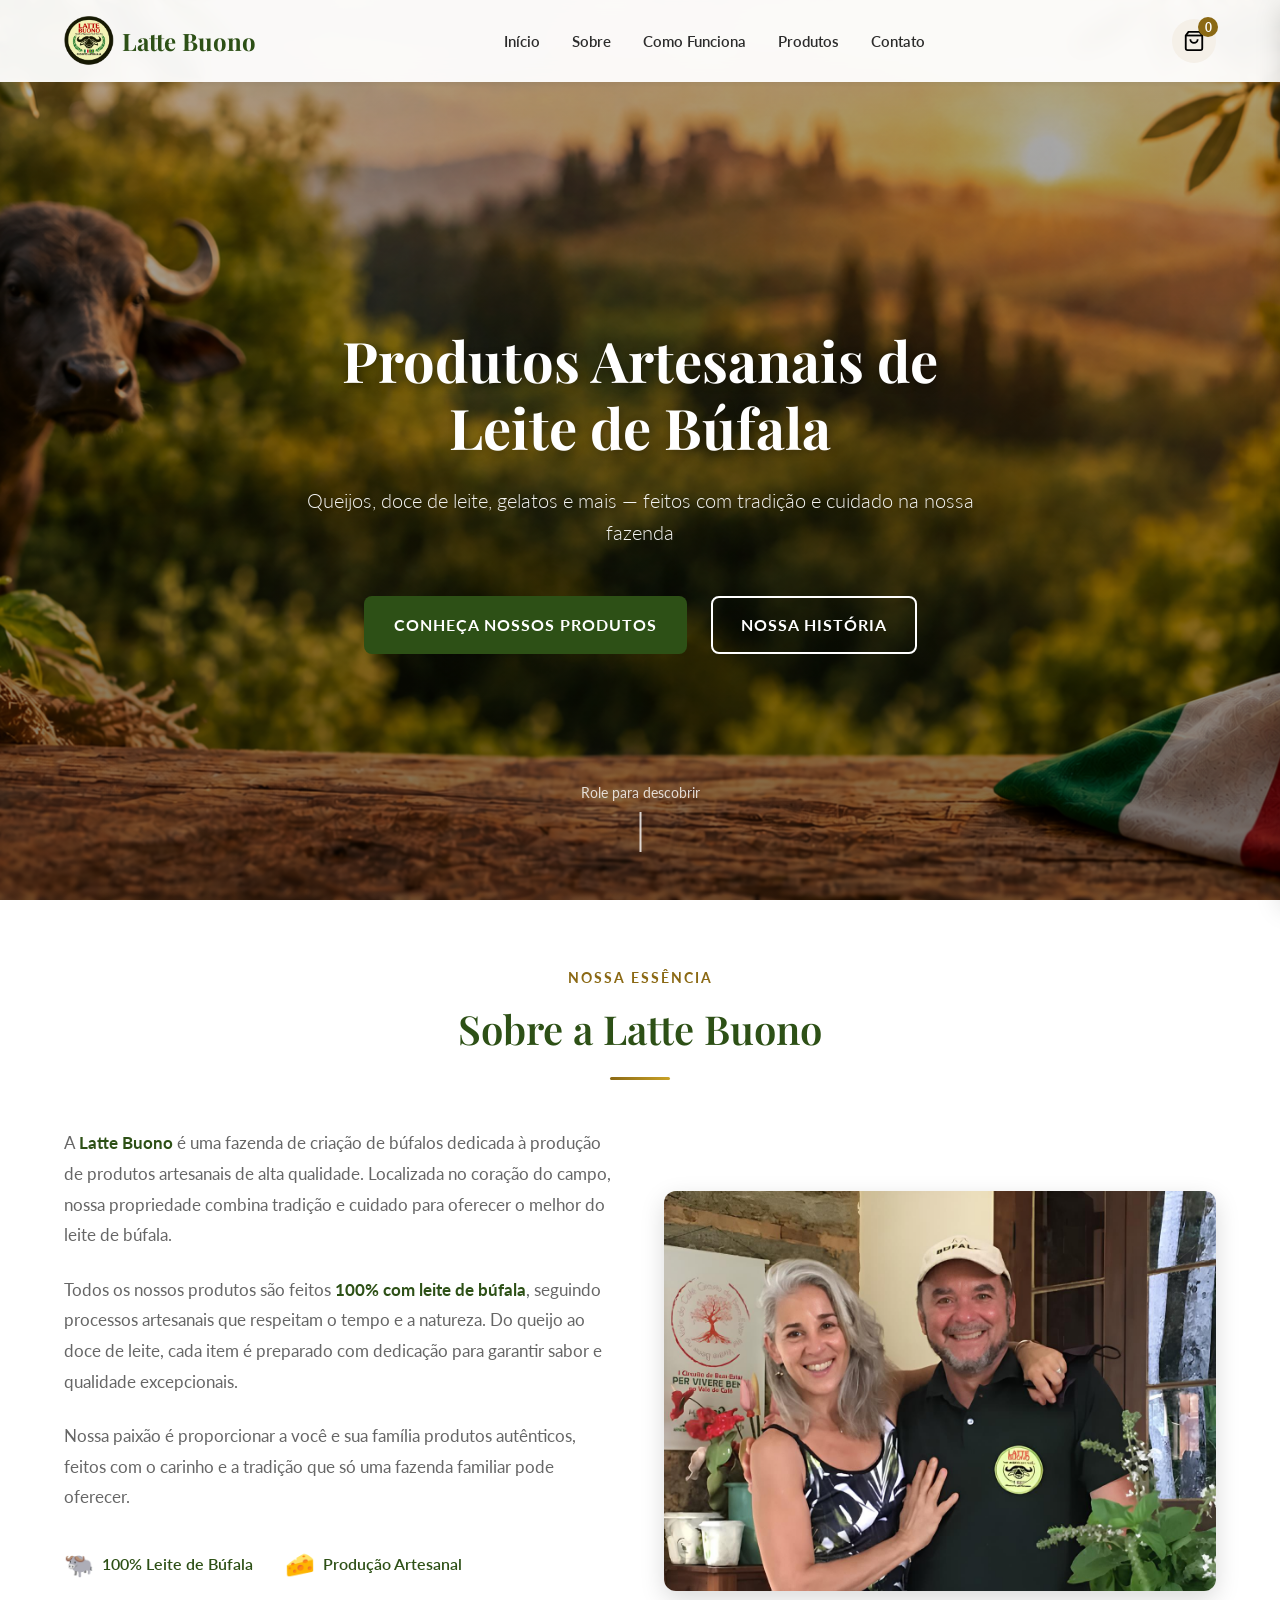
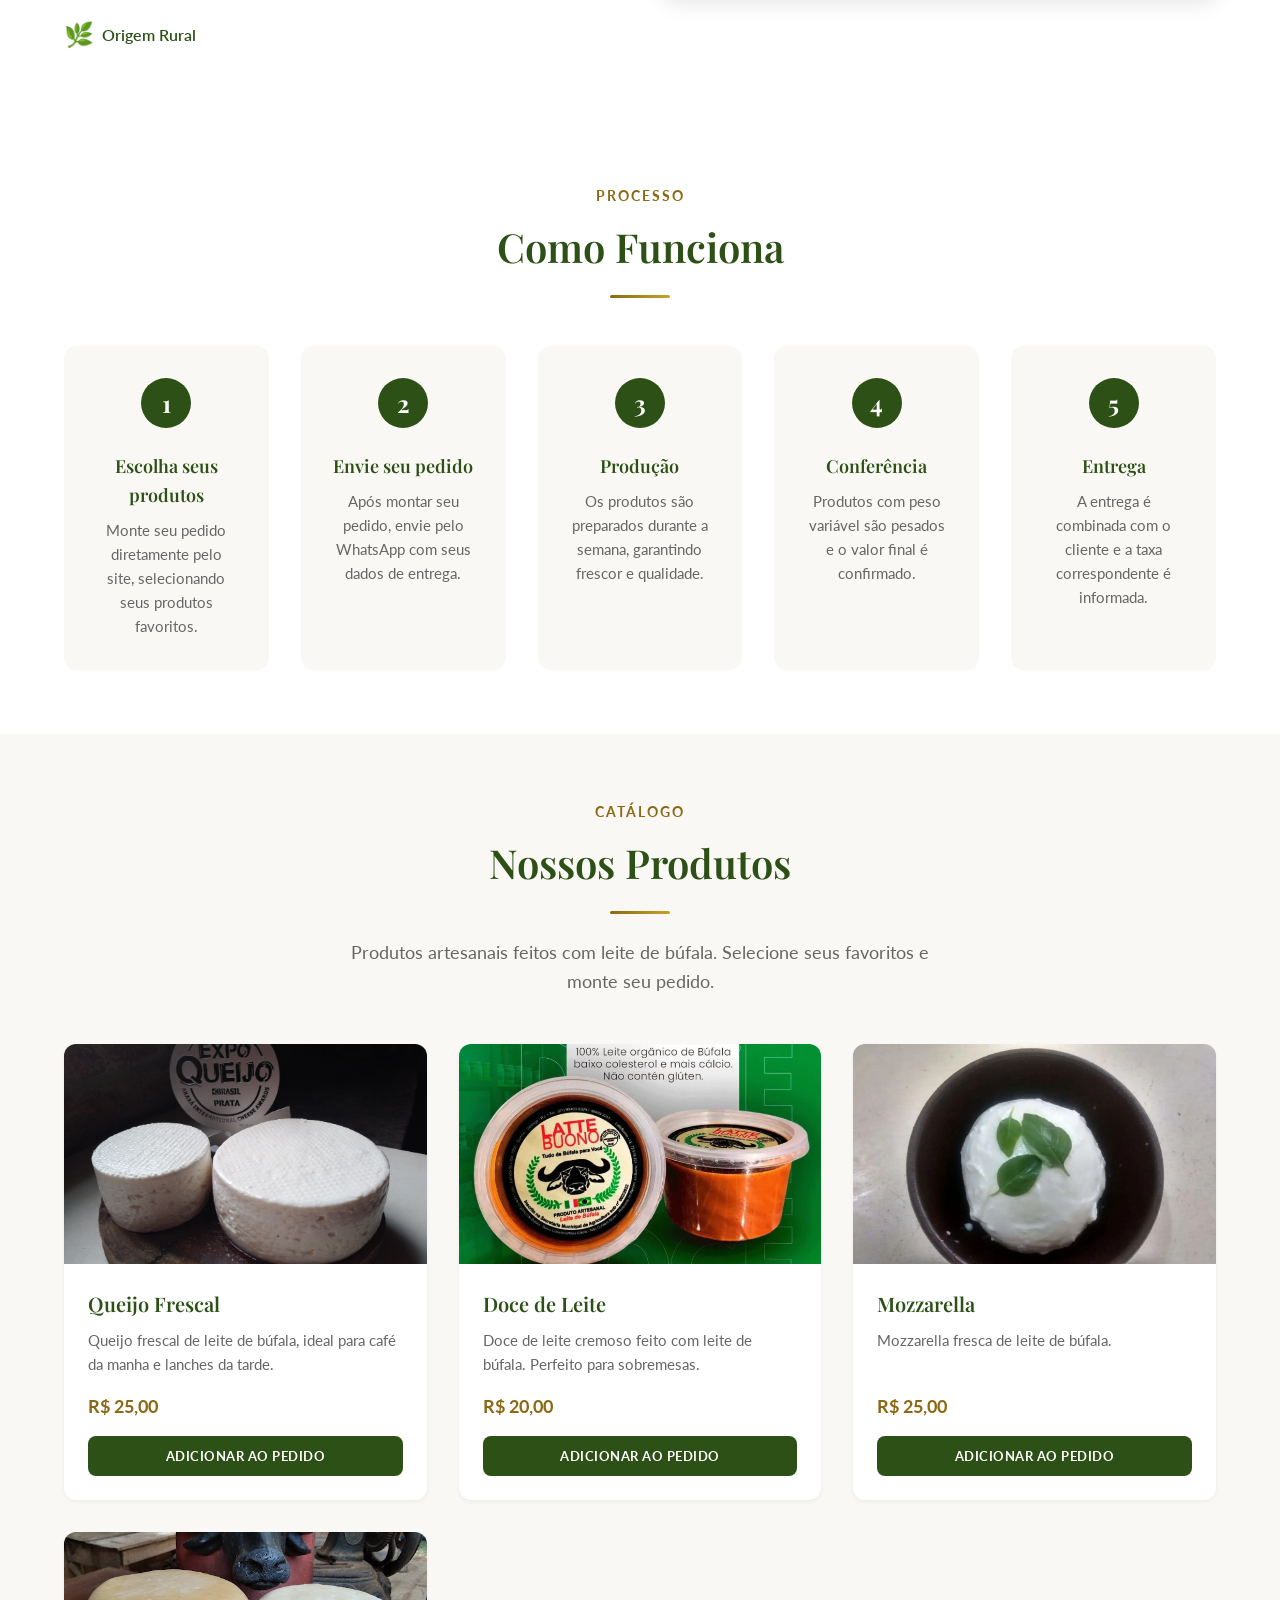
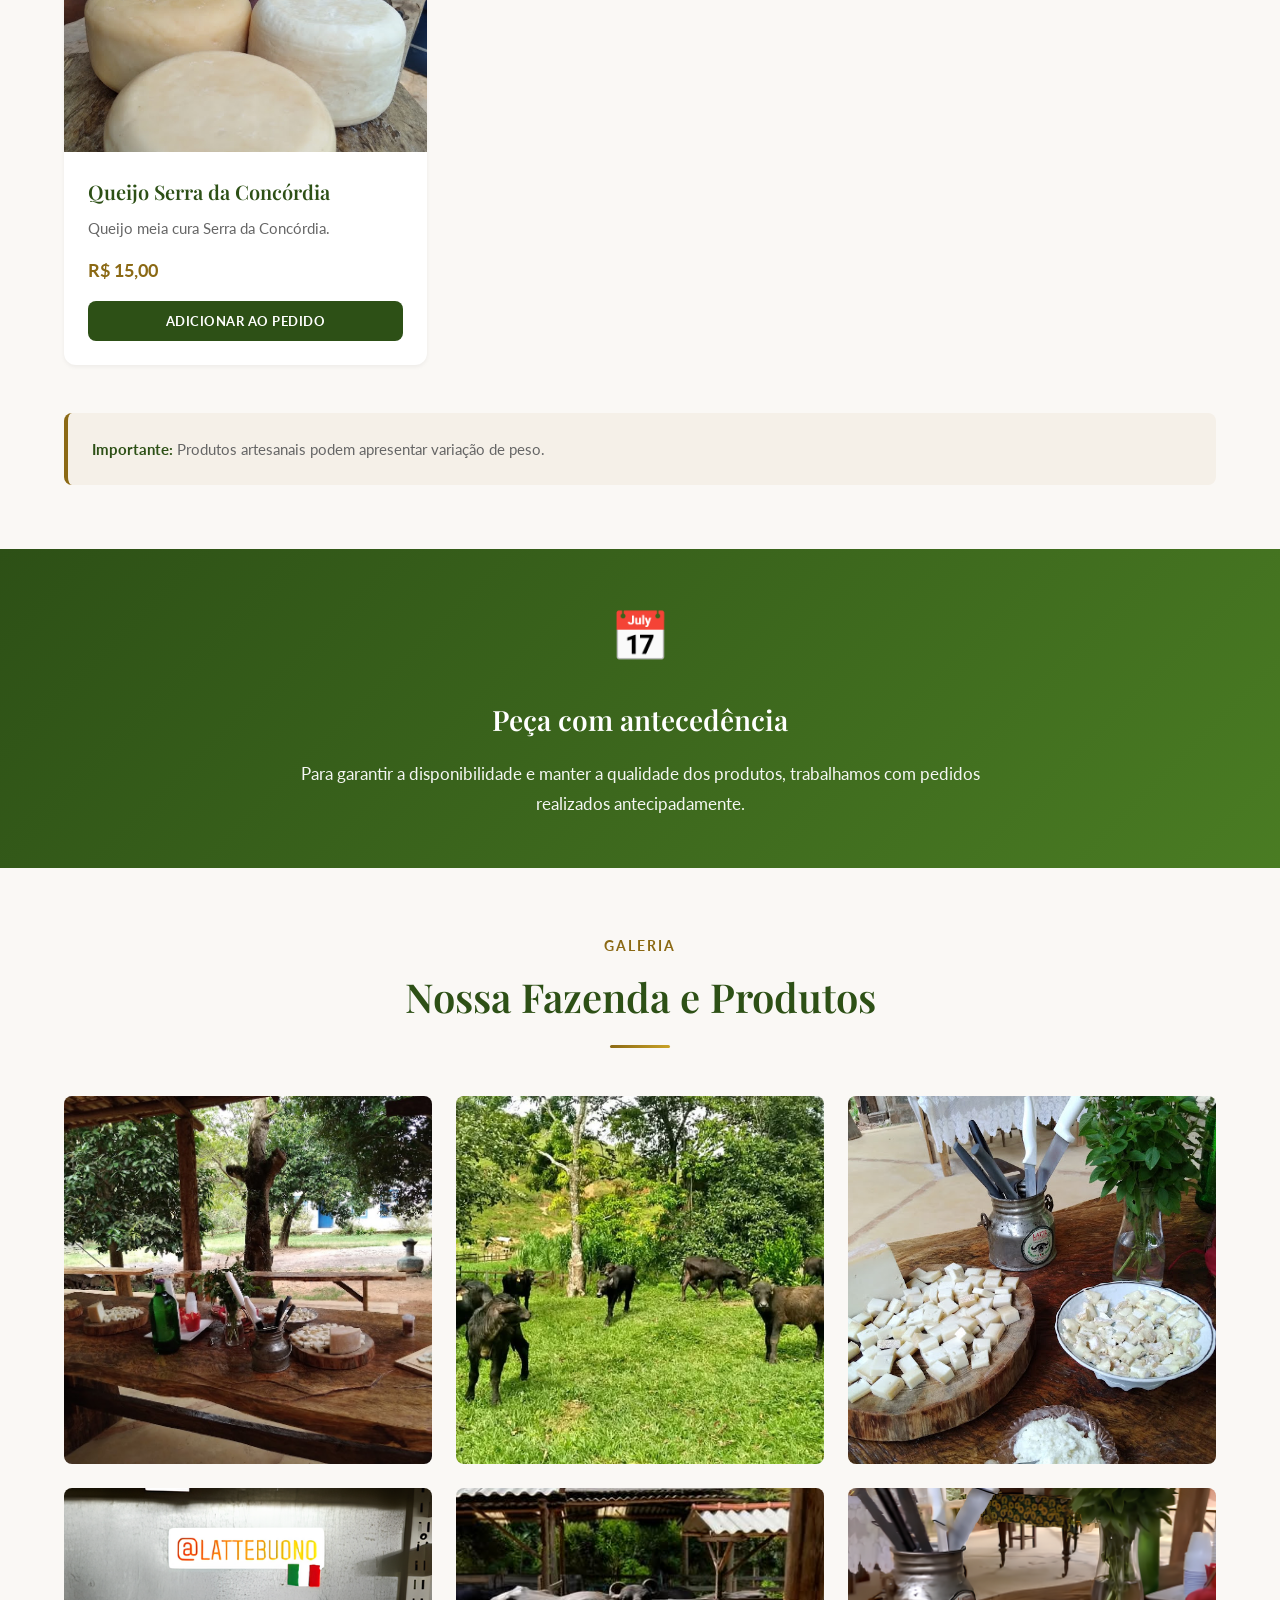
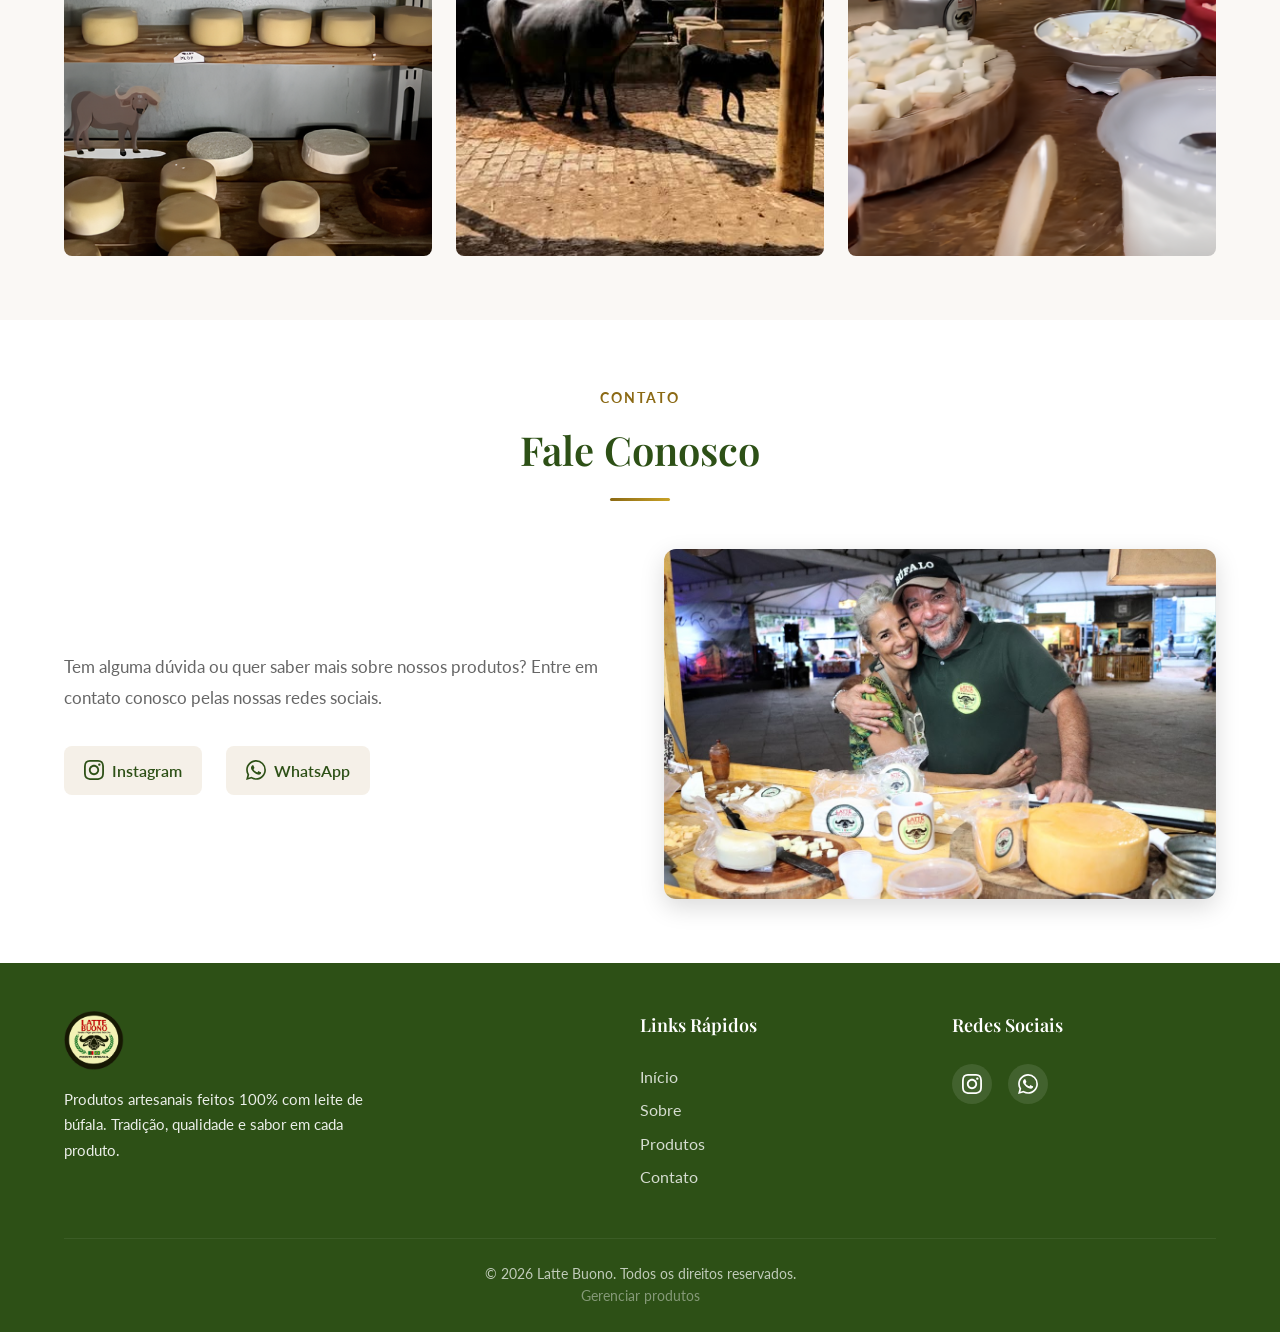
==== index.html @ 246cc5b4 "Add files via upload" ====
<!DOCTYPE html>
<html lang="pt-BR">
<head>
    <meta charset="UTF-8">
    <meta name="viewport" content="width=device-width, initial-scale=1.0">
    <title>Latte Buono | Produtos Artesanais de Leite de Búfala</title>
    <meta name="description" content="Latte Buono - Fazenda de criação de búfalos. Produtos artesanais feitos 100% com leite de búfala: queijos, manteiga, doce de leite, iogurtes e mais.">
    <meta property="og:title" content="Latte Buono | Produtos Artesanais">
    <meta property="og:description" content="Produtos artesanais feitos 100% com leite de búfala. Queijos, manteiga, doce de leite e mais.">
    <meta property="og:type" content="website">
    <meta property="og:image" content="images/hero.jpg">
    <link rel="preconnect" href="https://fonts.googleapis.com">
    <link rel="preconnect" href="https://fonts.gstatic.com" crossorigin>
    <link href="https://fonts.googleapis.com/css2?family=Playfair+Display:ital,wght@0,400;0,500;0,600;0,700;1,400&family=Lato:wght@300;400;700&display=swap" rel="stylesheet">
    <link rel="stylesheet" href="css/style.css">
    <link rel="icon" type="image/png" href="images/logo-latte-buono.png">
</head>
<body>

    <!-- HEADER -->
    <header class="header" id="header">
        <div class="header-container">
            <a href="#inicio" class="logo">
                <img src="images/Logo.png" alt="Latte Buono - Produtos Artesanais" class="logo-img">
                <span class="logo-text">Latte Buono</span>
            </a>

            <nav class="nav" id="nav">
                <ul class="nav-list">
                    <li><a href="#inicio" class="nav-link">Início</a></li>
                    <li><a href="#sobre" class="nav-link">Sobre</a></li>
                    <li><a href="#como-funciona" class="nav-link">Como Funciona</a></li>
                    <li><a href="#produtos" class="nav-link">Produtos</a></li>
                    <li><a href="#contato" class="nav-link">Contato</a></li>
                </ul>
            </nav>

            <div class="header-actions">
                <button class="cart-btn" id="cartBtn" aria-label="Abrir carrinho">
                    <svg class="cart-icon" viewBox="0 0 24 24" fill="none" stroke="currentColor" stroke-width="2">
                        <path d="M6 2L3 6v14a2 2 0 0 0 2 2h14a2 2 0 0 0 2-2V6l-3-4z"></path>
                        <line x1="3" y1="6" x2="21" y2="6"></line>
                        <path d="M16 10a4 4 0 0 1-8 0"></path>
                    </svg>
                    <span class="cart-count" id="cartCount">0</span>
                </button>

                <button class="menu-toggle" id="menuToggle" aria-label="Abrir menu">
                    <span></span>
                    <span></span>
                    <span></span>
                </button>
            </div>
        </div>
    </header>

    <!-- HERO -->
    <section class="hero" id="inicio">
        <div class="hero-bg">
            <img src="images/hero.png" alt="Fazenda Latte Buono - Búfalos e produção artesanal" class="hero-img">
            <div class="hero-overlay"></div>
        </div>
        <div class="hero-content">
            <h1 class="hero-title">Produtos Artesanais de Leite de Búfala</h1>
            <p class="hero-subtitle">Queijos, doce de leite, gelatos e mais — feitos com tradição e cuidado na nossa fazenda</p>
            <div class="hero-buttons">
                <a href="#produtos" class="btn btn-primary">Conheça nossos produtos</a>
                <a href="#sobre" class="btn btn-secondary">Nossa história</a>
            </div>
        </div>
        <div class="hero-scroll">
            <span>Role para descobrir</span>
            <div class="scroll-indicator"></div>
        </div>
    </section>

    <!-- SOBRE -->
    <section class="section sobre" id="sobre">
        <div class="container">
            <div class="section-header">
                <span class="section-tag">Nossa Essência</span>
                <h2 class="section-title">Sobre a Latte Buono</h2>
                <div class="section-divider"></div>
            </div>

            <div class="sobre-grid">
                <div class="sobre-content">
                    <p class="sobre-text">
                        A <strong>Latte Buono</strong> é uma fazenda de criação de búfalos dedicada à produção de 
                        produtos artesanais de alta qualidade. Localizada no coração do campo, nossa propriedade 
                        combina tradição e cuidado para oferecer o melhor do leite de búfala.
                    </p>
                    <p class="sobre-text">
                        Todos os nossos produtos são feitos <strong>100% com leite de búfala</strong>, seguindo 
                        processos artesanais que respeitam o tempo e a natureza. Do queijo ao doce de leite, 
                        cada item é preparado com dedicação para garantir sabor e qualidade excepcionais.
                    </p>
                    <p class="sobre-text">
                        Nossa paixão é proporcionar a você e sua família produtos autênticos, feitos com o 
                        carinho e a tradição que só uma fazenda familiar pode oferecer.
                    </p>
                    <div class="sobre-features">
                        <div class="feature">
                            <div class="feature-icon">🐃</div>
                            <span>100% Leite de Búfala</span>
                        </div>
                        <div class="feature">
                            <div class="feature-icon">🧀</div>
                            <span>Produção Artesanal</span>
                        </div>
                        <div class="feature">
                            <div class="feature-icon">🌿</div>
                            <span>Origem Rural</span>
                        </div>
                    </div>
                </div>
                <div class="sobre-image">
                    <img src="images/Eduardo_e_Monica.jpg" alt="Fazenda Latte Buono - Búfalos no pasto" loading="lazy">
                </div>
            </div>
        </div>
    </section>

    <!-- COMO FUNCIONA -->
    <section class="section como-funciona" id="como-funciona">
        <div class="container">
            <div class="section-header">
                <span class="section-tag">Processo</span>
                <h2 class="section-title">Como Funciona</h2>
                <div class="section-divider"></div>
            </div>

            <div class="steps-grid">
                <div class="step">
                    <div class="step-number">1</div>
                    <h3 class="step-title">Escolha seus produtos</h3>
                    <p class="step-desc">Monte seu pedido diretamente pelo site, selecionando seus produtos favoritos.</p>
                </div>
                <div class="step">
                    <div class="step-number">2</div>
                    <h3 class="step-title">Envie seu pedido</h3>
                    <p class="step-desc">Após montar seu pedido, envie pelo WhatsApp com seus dados de entrega.</p>
                </div>
                <div class="step">
                    <div class="step-number">3</div>
                    <h3 class="step-title">Produção</h3>
                    <p class="step-desc">Os produtos são preparados durante a semana, garantindo frescor e qualidade.</p>
                </div>
                <div class="step">
                    <div class="step-number">4</div>
                    <h3 class="step-title">Conferência</h3>
                    <p class="step-desc">Produtos com peso variável são pesados e o valor final é confirmado.</p>
                </div>
                <div class="step">
                    <div class="step-number">5</div>
                    <h3 class="step-title">Entrega</h3>
                    <p class="step-desc">A entrega é combinada com o cliente e a taxa correspondente é informada.</p>
                </div>
            </div>
        </div>
    </section>

    <!-- PRODUTOS -->
    <section class="section produtos" id="produtos">
        <div class="container">
            <div class="section-header">
                <span class="section-tag">Catálogo</span>
                <h2 class="section-title">Nossos Produtos</h2>
                <div class="section-divider"></div>
                <p class="section-desc">
                    Produtos artesanais feitos com leite de búfala. Selecione seus favoritos e monte seu pedido.
                </p>
            </div>

            <div class="products-grid" id="productsGrid">
                <!-- Produtos serão inseridos via JavaScript -->
            </div>

            <div class="products-notice">
                <p>
                    <strong>Importante:</strong> Produtos artesanais podem apresentar variação de peso.
                </p>
            </div>
        </div>
    </section>

    <!-- AVISO PEDIDOS ANTECIPADOS -->
    <section class="section aviso">
        <div class="container">
            <div class="aviso-box">
                <div class="aviso-icon">📅</div>
                <h3 class="aviso-title">Peça com antecedência</h3>
                <p class="aviso-text">
                    Para garantir a disponibilidade e manter a qualidade dos produtos, trabalhamos com 
                    pedidos realizados antecipadamente.
                </p>
            </div>
        </div>
    </section>

    <!-- GALERIA -->
    <section class="section galeria">
        <div class="container">
            <div class="section-header">
                <span class="section-tag">Galeria</span>
                <h2 class="section-title">Nossa Fazenda e Produtos</h2>
                <div class="section-divider"></div>
            </div>

            <div class="gallery-grid">
                <div class="gallery-item">
                    <img src="images/Mesa_visitacao.jpg" alt="Búfalos da Fazenda Latte Buono" loading="lazy">
                </div>
                <div class="gallery-item">
                    <img src="images/queijo.jpg" alt="Queijo artesanal Latte Buono" loading="lazy">
                </div>
                <div class="gallery-item">
                    <img src="images/Mesa_visitacao_2.jpg" alt="Processo de produção artesanal" loading="lazy">
                </div>
                <div class="gallery-item">
                    <img src="images/camara_de_maturacao.png" alt="Doce de leite artesanal" loading="lazy">
                </div>
                <div class="gallery-item">
                    <img src="images/iogurte.jpg" alt="Manteiga artesanal de leite de búfala" loading="lazy">
                </div>
                <div class="gallery-item">
                    <img src="images/mesa.png" alt="Iogurte artesanal de leite de búfala" loading="lazy">
                </div>
            </div>
        </div>
    </section>

    <!-- CONTATO -->
    <section class="section contato" id="contato">
        <div class="container">
            <div class="section-header">
                <span class="section-tag">Contato</span>
                <h2 class="section-title">Fale Conosco</h2>
                <div class="section-divider"></div>
            </div>

            <div class="contato-grid">
                <div class="contato-info">
                    <p class="contato-text">
                        Tem alguma dúvida ou quer saber mais sobre nossos produtos? 
                        Entre em contato conosco pelas nossas redes sociais.
                    </p>
                    <div class="contato-links">
                        <a href="https://www.instagram.com/lattebuono/" target="_blank" rel="noopener" class="contato-link">
                            <svg viewBox="0 0 24 24" fill="currentColor" class="contato-icon">
                                <path d="M12 2.163c3.204 0 3.584.012 4.85.07 3.252.148 4.771 1.691 4.919 4.919.058 1.265.069 1.645.069 4.849 0 3.205-.012 3.584-.069 4.849-.149 3.225-1.664 4.771-4.919 4.919-1.266.058-1.644.07-4.85.07-3.204 0-3.584-.012-4.849-.07-3.26-.149-4.771-1.699-4.919-4.92-.058-1.265-.07-1.644-.07-4.849 0-3.204.013-3.583.07-4.849.149-3.227 1.664-4.771 4.919-4.919 1.266-.057 1.645-.069 4.849-.069zm0-2.163c-3.259 0-3.667.014-4.947.072-4.358.2-6.78 2.618-6.98 6.98-.059 1.281-.073 1.689-.073 4.948 0 3.259.014 3.668.072 4.948.2 4.358 2.618 6.78 6.98 6.98 1.281.058 1.689.072 4.948.072 3.259 0 3.668-.014 4.948-.072 4.354-.2 6.782-2.618 6.979-6.98.059-1.28.073-1.689.073-4.948 0-3.259-.014-3.667-.072-4.947-.196-4.354-2.617-6.78-6.979-6.98-1.281-.059-1.69-.073-4.949-.073zm0 5.838c-3.403 0-6.162 2.759-6.162 6.162s2.759 6.163 6.162 6.163 6.162-2.759 6.162-6.163c0-3.403-2.759-6.162-6.162-6.162zm0 10.162c-2.209 0-4-1.79-4-4 0-2.209 1.791-4 4-4s4 1.791 4 4c0 2.21-1.791 4-4 4zm6.406-11.845c-.796 0-1.441.645-1.441 1.44s.645 1.44 1.441 1.44c.795 0 1.439-.645 1.439-1.44s-.644-1.44-1.439-1.44z"/>
                            </svg>
                            <span>Instagram</span>
                        </a>
                        <a href="https://wa.me/5524999405665" target="_blank" rel="noopener" class="contato-link">
                            <svg viewBox="0 0 24 24" fill="currentColor" class="contato-icon">
                                <path d="M17.472 14.382c-.297-.149-1.758-.867-2.03-.967-.273-.099-.471-.148-.67.15-.197.297-.767.966-.94 1.164-.173.199-.347.223-.644.075-.297-.15-1.255-.463-2.39-1.475-.883-.788-1.48-1.761-1.653-2.059-.173-.297-.018-.458.13-.606.134-.133.298-.347.446-.52.149-.174.198-.298.298-.497.099-.198.05-.371-.025-.52-.075-.149-.669-1.612-.916-2.207-.242-.579-.487-.5-.669-.51-.173-.008-.371-.01-.57-.01-.198 0-.52.074-.792.372-.272.297-1.04 1.016-1.04 2.479 0 1.462 1.065 2.875 1.213 3.074.149.198 2.096 3.2 5.077 4.487.709.306 1.262.489 1.694.625.712.227 1.36.195 1.871.118.571-.085 1.758-.719 2.006-1.413.248-.694.248-1.289.173-1.413-.074-.124-.272-.198-.57-.347m-5.421 7.403h-.004a9.87 9.87 0 01-5.031-1.378l-.361-.214-3.741.982.998-3.648-.235-.374a9.86 9.86 0 01-1.51-5.26c.001-5.45 4.436-9.884 9.888-9.884 2.64 0 5.122 1.03 6.988 2.898a9.825 9.825 0 012.893 6.994c-.003 5.45-4.437 9.884-9.885 9.884m8.413-18.297A11.815 11.815 0 0012.05 0C5.495 0 .16 5.335.157 11.892c0 2.096.547 4.142 1.588 5.945L.057 24l6.305-1.654a11.882 11.882 0 005.683 1.448h.005c6.554 0 11.89-5.335 11.893-11.893a11.821 11.821 0 00-3.48-8.413z"/>
                            </svg>
                            <span>WhatsApp</span>
                        </a>
                    </div>
                </div>
                <div class="contato-image">
                    <img src="images/feira_eduardo_e_monica.jpg" alt="Produção artesanal Latte Buono" loading="lazy">
                </div>
            </div>
        </div>
    </section>

    <!-- FOOTER -->
    <footer class="footer">
        <div class="container">
            <div class="footer-content">
                <div class="footer-brand">
                    <img src="images/Logo.png" alt="Latte Buono" class="footer-logo">
                    <p class="footer-desc">
                        Produtos artesanais feitos 100% com leite de búfala. 
                        Tradição, qualidade e sabor em cada produto.
                    </p>
                </div>
                <div class="footer-links">
                    <h4>Links Rápidos</h4>
                    <ul>
                        <li><a href="#inicio">Início</a></li>
                        <li><a href="#sobre">Sobre</a></li>
                        <li><a href="#produtos">Produtos</a></li>
                        <li><a href="#contato">Contato</a></li>
                    </ul>
                </div>
                <div class="footer-social">
                    <h4>Redes Sociais</h4>
                    <div class="social-links">
                        <a href="https://www.instagram.com/lattebuono/" target="_blank" rel="noopener" aria-label="Instagram">
                            <svg viewBox="0 0 24 24" fill="currentColor">
                                <path d="M12 2.163c3.204 0 3.584.012 4.85.07 3.252.148 4.771 1.691 4.919 4.919.058 1.265.069 1.645.069 4.849 0 3.205-.012 3.584-.069 4.849-.149 3.225-1.664 4.771-4.919 4.919-1.266.058-1.644.07-4.85.07-3.204 0-3.584-.012-4.849-.07-3.26-.149-4.771-1.699-4.919-4.92-.058-1.265-.07-1.644-.07-4.849 0-3.204.013-3.583.07-4.849.149-3.227 1.664-4.771 4.919-4.919 1.266-.057 1.645-.069 4.849-.069zm0-2.163c-3.259 0-3.667.014-4.947.072-4.358.2-6.78 2.618-6.98 6.98-.059 1.281-.073 1.689-.073 4.948 0 3.259.014 3.668.072 4.948.2 4.358 2.618 6.78 6.98 6.98 1.281.058 1.689.072 4.948.072 3.259 0 3.668-.014 4.948-.072 4.354-.2 6.782-2.618 6.979-6.98.059-1.28.073-1.689.073-4.948 0-3.259-.014-3.667-.072-4.947-.196-4.354-2.617-6.78-6.979-6.98-1.281-.059-1.69-.073-4.949-.073zm0 5.838c-3.403 0-6.162 2.759-6.162 6.162s2.759 6.163 6.162 6.163 6.162-2.759 6.162-6.163c0-3.403-2.759-6.162-6.162-6.162zm0 10.162c-2.209 0-4-1.79-4-4 0-2.209 1.791-4 4-4s4 1.791 4 4c0 2.21-1.791 4-4 4zm6.406-11.845c-.796 0-1.441.645-1.441 1.44s.645 1.44 1.441 1.44c.795 0 1.439-.645 1.439-1.44s-.644-1.44-1.439-1.44z"/>
                            </svg>
                        </a>
                        <a href="https://wa.me/5524999405665" target="_blank" rel="noopener" aria-label="WhatsApp">
                            <svg viewBox="0 0 24 24" fill="currentColor">
                                <path d="M17.472 14.382c-.297-.149-1.758-.867-2.03-.967-.273-.099-.471-.148-.67.15-.197.297-.767.966-.94 1.164-.173.199-.347.223-.644.075-.297-.15-1.255-.463-2.39-1.475-.883-.788-1.48-1.761-1.653-2.059-.173-.297-.018-.458.13-.606.134-.133.298-.347.446-.52.149-.174.198-.298.298-.497.099-.198.05-.371-.025-.52-.075-.149-.669-1.612-.916-2.207-.242-.579-.487-.5-.669-.51-.173-.008-.371-.01-.57-.01-.198 0-.52.074-.792.372-.272.297-1.04 1.016-1.04 2.479 0 1.462 1.065 2.875 1.213 3.074.149.198 2.096 3.2 5.077 4.487.709.306 1.262.489 1.694.625.712.227 1.36.195 1.871.118.571-.085 1.758-.719 2.006-1.413.248-.694.248-1.289.173-1.413-.074-.124-.272-.198-.57-.347m-5.421 7.403h-.004a9.87 9.87 0 01-5.031-1.378l-.361-.214-3.741.982.998-3.648-.235-.374a9.86 9.86 0 01-1.51-5.26c.001-5.45 4.436-9.884 9.888-9.884 2.64 0 5.122 1.03 6.988 2.898a9.825 9.825 0 012.893 6.994c-.003 5.45-4.437 9.884-9.885 9.884m8.413-18.297A11.815 11.815 0 0012.05 0C5.495 0 .16 5.335.157 11.892c0 2.096.547 4.142 1.588 5.945L.057 24l6.305-1.654a11.882 11.882 0 005.683 1.448h.005c6.554 0 11.89-5.335 11.893-11.893a11.821 11.821 0 00-3.48-8.413z"/>
                            </svg>
                        </a>
                    </div>
                </div>
            </div>
            <div class="footer-bottom">
                <p>&copy; 2026 Latte Buono. Todos os direitos reservados.</p>
                <a href="admin.html" style="color: inherit; opacity: 0.6; font-size: 0.85rem;">Gerenciar produtos</a>
            </div>
        </div>
    </footer>

    <!-- CARRINHO LATERAL -->
    <div class="cart-overlay" id="cartOverlay"></div>
    <aside class="cart-sidebar" id="cartSidebar" aria-label="Carrinho de compras">
        <div class="cart-header">
            <h3>Seu Pedido</h3>
            <button class="cart-close" id="cartClose" aria-label="Fechar carrinho">&times;</button>
        </div>

        <div class="cart-items" id="cartItems">
            <!-- Itens do carrinho serão inseridos via JavaScript -->
        </div>

        <div class="cart-footer" id="cartFooter">
            <div class="cart-subtotal">
                <span>Subtotal:</span>
                <strong id="cartSubtotal">R$ 0,00</strong>
            </div>
            <p class="cart-note">Taxa de entrega: será informada posteriormente.</p>
            <button class="btn btn-primary btn-full" id="checkoutBtn" disabled>
                Finalizar Pedido
            </button>
        </div>
    </aside>

    <!-- MODAL DE PEDIDO -->
    <div class="modal-overlay" id="modalOverlay">
        <div class="modal" role="dialog" aria-modal="true" aria-labelledby="modalTitle">
            <div class="modal-header">
                <h3 id="modalTitle">Finalizar Pedido</h3>
                <button class="modal-close" id="modalClose" aria-label="Fechar">&times;</button>
            </div>

            <div class="modal-body">
                <!-- Resumo do Pedido -->
                <div class="order-summary" id="orderSummary">
                    <h4>Resumo do Pedido</h4>
                    <div class="order-items" id="orderItems"></div>
                    <div class="order-total">
                        <span>Subtotal:</span>
                        <strong id="orderSubtotal">R$ 0,00</strong>
                    </div>
                    <p class="order-note">Taxa de entrega: será informada posteriormente.</p>
                </div>

                <!-- Formulário -->
                <form class="order-form" id="orderForm">
                    <h4>Dados para Entrega</h4>
                    
                    <div class="form-group">
                        <label for="nome">Nome completo *</label>
                        <input type="text" id="nome" name="nome" required placeholder="Seu nome">
                    </div>

                    <div class="form-row">
                        <div class="form-group">
                            <label for="cep">CEP *</label>
                            <input type="text" id="cep" name="cep" required placeholder="00000-000" maxlength="9">
                        </div>
                        <div class="form-group">
                            <label for="cidade">Cidade *</label>
                            <input type="text" id="cidade" name="cidade" required placeholder="Cidade">
                        </div>
                    </div>

                    <div class="form-row">
                        <div class="form-group">
                            <label for="rua">Rua *</label>
                            <input type="text" id="rua" name="rua" required placeholder="Nome da rua">
                        </div>
                        <div class="form-group">
                            <label for="numero">Número *</label>
                            <input type="text" id="numero" name="numero" required placeholder="Nº">
                        </div>
                    </div>

                    <div class="form-row">
                        <div class="form-group">
                            <label for="bairro">Bairro *</label>
                            <input type="text" id="bairro" name="bairro" required placeholder="Bairro">
                        </div>
                        <div class="form-group">
                            <label for="complemento">Complemento</label>
                            <input type="text" id="complemento" name="complemento" placeholder="Apto, bloco, etc.">
                        </div>
                    </div>

                    <div class="form-group">
                        <label for="observacao">Observação</label>
                        <textarea id="observacao" name="observacao" rows="3" placeholder="Ex: Entregar depois das 18h, casa com portão azul..."></textarea>
                    </div>
                </form>
            </div>

            <div class="modal-footer">
                <button class="btn btn-secondary" id="backToCart">Voltar</button>
                <button class="btn btn-primary" id="sendOrder">Enviar pedido</button>
            </div>
        </div>
    </div>

    <!-- MODAL DE CONFIRMAÇÃO DE PAGAMENTO (PIX) -->
    <div class="modal-overlay" id="paymentOverlay">
        <div class="modal" role="dialog" aria-modal="true" aria-labelledby="paymentTitle">
            <div class="modal-header">
                <h3 id="paymentTitle">Pedido registrado!</h3>
                <button class="modal-close" id="paymentClose" aria-label="Fechar">&times;</button>
            </div>

            <div class="modal-body">
                <div class="payment-summary">
                    <span class="payment-label">Total do pedido</span>
                    <strong class="payment-total" id="paymentTotal">R$ 0,00</strong>
                </div>

                <div class="pix-box">
                    <div class="pix-box-header">
                        <span class="pix-icon" aria-hidden="true">📱</span>
                        <h4>Pagamento via Pix</h4>
                    </div>
                    <p class="pix-text">Faça o pagamento utilizando a chave Pix abaixo:</p>
                    <div class="pix-key-row">
                        <code class="pix-key" id="pixKeyDisplay">24999405665</code>
                        <button class="btn btn-primary btn-copy" id="copyPixBtn" type="button">Copiar chave Pix</button>
                    </div>
                    <p class="pix-hint">Chave Pix (telefone)</p>
                    <p class="pix-recipient">Recebedor: <strong id="pixRecipientDisplay">Thanus Raposo</strong></p>
                    <p class="pix-copy-feedback" id="copyFeedback">Chave Pix copiada!</p>
                </div>

                <p class="payment-instruction">
                    Depois de realizar o pagamento, envie o comprovante pelo WhatsApp para confirmar o pedido.
                </p>
            </div>

            <div class="modal-footer">
                <button class="btn btn-outline-dark" id="paymentCloseBtn">Fechar</button>
                <button class="btn btn-whatsapp" id="sendProofBtn">
                    Enviar comprovante pelo WhatsApp
                </button>
            </div>
        </div>
    </div>

    <!-- BOTÃO FLUTUANTE DO CARRINHO (Mobile) -->
    <button class="cart-fab" id="cartFab" aria-label="Ver carrinho">
        <svg viewBox="0 0 24 24" fill="none" stroke="currentColor" stroke-width="2">
            <path d="M6 2L3 6v14a2 2 0 0 0 2 2h14a2 2 0 0 0 2-2V6l-3-4z"></path>
            <line x1="3" y1="6" x2="21" y2="6"></line>
            <path d="M16 10a4 4 0 0 1-8 0"></path>
        </svg>
        <span class="fab-count" id="fabCount">0</span>
    </button>

    <script src="js/script.js"></script>
</body>
</html>
---- css/style.css ----
/* ============================================
   LATTE BUONO - STYLESHEET
   Identidade: Artesanal, Rural, Premium
   ============================================ */

/* ---------- VARIABLES ---------- */
:root {
    /* Paleta de cores - inspirada no artesanal/rural */
    --color-primary: #2d5016;        /* Verde escuro - campo */
    --color-primary-light: #4a7c23;  /* Verde médio */
    --color-secondary: #8b6914;      /* Dourado/âmbar - premium */
    --color-accent: #c9a227;         /* Dourado claro */
    --color-cream: #faf8f5;           /* Creme - fundo */
    --color-cream-dark: #f5f0e8;      /* Creme escuro */
    --color-white: #ffffff;
    --color-text: #2c2c2c;
    --color-text-light: #666666;
    --color-text-muted: #999999;
    --color-border: #e0d5c7;
    --color-success: #4caf50;
    --color-error: #e53935;
    --color-whatsapp: #25d366;
    --color-whatsapp-dark: #128c7e;

    /* Tipografia */
    --font-heading: 'Playfair Display', Georgia, serif;
    --font-body: 'Lato', 'Segoe UI', sans-serif;

    /* Espaçamentos */
    --spacing-xs: 0.5rem;
    --spacing-sm: 1rem;
    --spacing-md: 1.5rem;
    --spacing-lg: 2rem;
    --spacing-xl: 3rem;
    --spacing-xxl: 4rem;

    /* Bordas */
    --radius-sm: 4px;
    --radius-md: 8px;
    --radius-lg: 12px;
    --radius-xl: 20px;

    /* Sombras */
    --shadow-sm: 0 2px 4px rgba(0, 0, 0, 0.05);
    --shadow-md: 0 4px 12px rgba(0, 0, 0, 0.1);
    --shadow-lg: 0 8px 24px rgba(0, 0, 0, 0.15);

    /* Transições */
    --transition-fast: 0.2s ease;
    --transition-normal: 0.3s ease;
    --transition-slow: 0.5s ease;
}

/* ---------- RESET & BASE ---------- */
*, *::before, *::after {
    margin: 0;
    padding: 0;
    box-sizing: border-box;
}

html {
    scroll-behavior: smooth;
    font-size: 16px;
}

body {
    font-family: var(--font-body);
    color: var(--color-text);
    line-height: 1.6;
    background-color: var(--color-cream);
    overflow-x: hidden;
}

img {
    max-width: 100%;
    height: auto;
    display: block;
}

a {
    text-decoration: none;
    color: inherit;
    transition: color var(--transition-fast);
}

ul {
    list-style: none;
}

button {
    cursor: pointer;
    border: none;
    background: none;
    font-family: inherit;
}

input, textarea {
    font-family: inherit;
    font-size: inherit;
}

/* ---------- UTILITIES ---------- */
.container {
    max-width: 1200px;
    margin: 0 auto;
    padding: 0 var(--spacing-md);
}

.section {
    padding: var(--spacing-xxl) 0;
}

.section-header {
    text-align: center;
    margin-bottom: var(--spacing-xl);
}

.section-tag {
    display: inline-block;
    font-size: 0.875rem;
    font-weight: 700;
    text-transform: uppercase;
    letter-spacing: 2px;
    color: var(--color-secondary);
    margin-bottom: var(--spacing-xs);
}

.section-title {
    font-family: var(--font-heading);
    font-size: 2.5rem;
    font-weight: 600;
    color: var(--color-primary);
    margin-bottom: var(--spacing-sm);
}

.section-divider {
    width: 60px;
    height: 3px;
    background: linear-gradient(90deg, var(--color-secondary), var(--color-accent));
    margin: 0 auto var(--spacing-md);
    border-radius: 2px;
}

.section-desc {
    font-size: 1.125rem;
    color: var(--color-text-light);
    max-width: 600px;
    margin: 0 auto;
}

/* ---------- BUTTONS ---------- */
.btn {
    display: inline-flex;
    align-items: center;
    justify-content: center;
    gap: var(--spacing-xs);
    padding: 0.875rem 1.75rem;
    font-size: 1rem;
    font-weight: 700;
    text-transform: uppercase;
    letter-spacing: 1px;
    border-radius: var(--radius-md);
    transition: all var(--transition-normal);
    cursor: pointer;
    border: 2px solid transparent;
}

.btn-primary {
    background: var(--color-primary);
    color: var(--color-white);
}

.btn-primary:hover {
    background: var(--color-primary-light);
    transform: translateY(-2px);
    box-shadow: var(--shadow-md);
}

.btn-secondary {
    background: transparent;
    color: var(--color-white);
    border-color: var(--color-white);
}

.btn-secondary:hover {
    background: var(--color-white);
    color: var(--color-primary);
}

.btn-whatsapp {
    background: var(--color-whatsapp);
    color: var(--color-white);
}

.btn-whatsapp:hover {
    background: var(--color-whatsapp-dark);
    transform: translateY(-2px);
    box-shadow: var(--shadow-md);
}

.btn-full {
    width: 100%;
}

.whatsapp-icon {
    width: 20px;
    height: 20px;
}

/* ---------- HEADER ---------- */
.header {
    position: fixed;
    top: 0;
    left: 0;
    right: 0;
    z-index: 1000;
    background: rgba(255, 255, 255, 0.95);
    backdrop-filter: blur(10px);
    box-shadow: var(--shadow-sm);
    transition: all var(--transition-normal);
}

.header.scrolled {
    box-shadow: var(--shadow-md);
}

.header-container {
    max-width: 1200px;
    margin: 0 auto;
    padding: var(--spacing-sm) var(--spacing-md);
    display: flex;
    align-items: center;
    justify-content: space-between;
}

.logo {
    display: flex;
    align-items: center;
    gap: var(--spacing-xs);
}

.logo-img {
    width: 50px;
    height: 50px;
    object-fit: contain;
}

.logo-text {
    font-family: var(--font-heading);
    font-size: 1.5rem;
    font-weight: 700;
    color: var(--color-primary);
}

.nav-list {
    display: flex;
    gap: var(--spacing-lg);
}

.nav-link {
    font-size: 0.9375rem;
    font-weight: 600;
    color: var(--color-text);
    position: relative;
    padding: var(--spacing-xs) 0;
}

.nav-link::after {
    content: '';
    position: absolute;
    bottom: 0;
    left: 0;
    width: 0;
    height: 2px;
    background: var(--color-secondary);
    transition: width var(--transition-normal);
}

.nav-link:hover {
    color: var(--color-primary);
}

.nav-link:hover::after {
    width: 100%;
}

.header-actions {
    display: flex;
    align-items: center;
    gap: var(--spacing-sm);
}

.cart-btn {
    position: relative;
    width: 44px;
    height: 44px;
    display: flex;
    align-items: center;
    justify-content: center;
    border-radius: 50%;
    background: var(--color-cream-dark);
    transition: all var(--transition-fast);
}

.cart-btn:hover {
    background: var(--color-primary);
    color: var(--color-white);
}

.cart-icon {
    width: 22px;
    height: 22px;
}

.cart-count {
    position: absolute;
    top: -2px;
    right: -2px;
    width: 20px;
    height: 20px;
    background: var(--color-secondary);
    color: var(--color-white);
    font-size: 0.75rem;
    font-weight: 700;
    border-radius: 50%;
    display: flex;
    align-items: center;
    justify-content: center;
}

.menu-toggle {
    display: none;
    flex-direction: column;
    gap: 5px;
    width: 44px;
    height: 44px;
    align-items: center;
    justify-content: center;
}

.menu-toggle span {
    display: block;
    width: 24px;
    height: 2px;
    background: var(--color-text);
    transition: all var(--transition-fast);
}

/* ---------- HERO ---------- */
.hero {
    position: relative;
    min-height: 100vh;
    display: flex;
    align-items: center;
    justify-content: center;
    text-align: center;
    overflow: hidden;
    padding-top: 80px;
}

.hero-bg {
    position: absolute;
    inset: 0;
    z-index: -1;
}

.hero-img {
    width: 100%;
    height: 100%;
    object-fit: cover;
}

.hero-overlay {
    position: absolute;
    inset: 0;
    background: linear-gradient(
        180deg,
        rgba(0, 0, 0, 0.3) 0%,
        rgba(0, 0, 0, 0.5) 100%
    );
}

.hero-content {
    max-width: 800px;
    padding: var(--spacing-lg);
    color: var(--color-white);
}

.hero-title {
    font-family: var(--font-heading);
    font-size: 3.5rem;
    font-weight: 700;
    line-height: 1.2;
    margin-bottom: var(--spacing-md);
    text-shadow: 2px 2px 8px rgba(0, 0, 0, 0.3);
}

.hero-subtitle {
    font-size: 1.25rem;
    font-weight: 300;
    margin-bottom: var(--spacing-xl);
    opacity: 0.95;
    text-shadow: 1px 1px 4px rgba(0, 0, 0, 0.3);
}

.hero-buttons {
    display: flex;
    gap: var(--spacing-md);
    justify-content: center;
    flex-wrap: wrap;
}

.hero-scroll {
    position: absolute;
    bottom: var(--spacing-xl);
    left: 50%;
    transform: translateX(-50%);
    display: flex;
    flex-direction: column;
    align-items: center;
    gap: var(--spacing-xs);
    color: var(--color-white);
    font-size: 0.875rem;
    opacity: 0.8;
}

.scroll-indicator {
    width: 2px;
    height: 40px;
    background: var(--color-white);
    position: relative;
    overflow: hidden;
}

.scroll-indicator::after {
    content: '';
    position: absolute;
    top: -100%;
    left: 0;
    width: 100%;
    height: 100%;
    background: var(--color-secondary);
    animation: scrollDown 2s infinite;
}

@keyframes scrollDown {
    0% { top: -100%; }
    100% { top: 100%; }
}

/* ---------- SOBRE ---------- */
.sobre {
    background: var(--color-white);
}

.sobre-grid {
    display: grid;
    grid-template-columns: 1fr 1fr;
    gap: var(--spacing-xl);
    align-items: center;
}

.sobre-content {
    order: 1;
}

.sobre-text {
    font-size: 1.0625rem;
    color: var(--color-text-light);
    margin-bottom: var(--spacing-md);
    line-height: 1.8;
}

.sobre-text strong {
    color: var(--color-primary);
    font-weight: 700;
}

.sobre-features {
    display: flex;
    gap: var(--spacing-lg);
    margin-top: var(--spacing-lg);
    flex-wrap: wrap;
}

.feature {
    display: flex;
    align-items: center;
    gap: var(--spacing-xs);
    font-weight: 600;
    color: var(--color-primary);
}

.feature-icon {
    font-size: 1.5rem;
}

.sobre-image {
    order: 2;
}

.sobre-image img {
    border-radius: var(--radius-lg);
    box-shadow: var(--shadow-lg);
    width: 100%;
    height: 400px;
    object-fit: cover;
    object-position: top;
}

/* ---------- PRODUTOS ---------- */
.produtos {
    background: var(--color-cream);
}

.products-grid {
    display: grid;
    grid-template-columns: repeat(auto-fill, minmax(280px, 1fr));
    gap: var(--spacing-lg);
    margin-bottom: var(--spacing-xl);
}

.product-card {
    background: var(--color-white);
    border-radius: var(--radius-lg);
    overflow: hidden;
    box-shadow: var(--shadow-sm);
    transition: all var(--transition-normal);
    display: flex;
    flex-direction: column;
}

.product-card:hover {
    transform: translateY(-4px);
    box-shadow: var(--shadow-lg);
}

.product-image {
    position: relative;
    height: 220px;
    overflow: hidden;
}

.product-image img {
    width: 100%;
    height: 100%;
    object-fit: cover;
    transition: transform var(--transition-slow);
}

.product-card:hover .product-image img {
    transform: scale(1.05);
}

.product-badge {
    position: absolute;
    top: var(--spacing-sm);
    left: var(--spacing-sm);
    background: var(--color-secondary);
    color: var(--color-white);
    padding: 0.25rem 0.75rem;
    font-size: 0.75rem;
    font-weight: 700;
    text-transform: uppercase;
    border-radius: var(--radius-sm);
}

.product-info {
    padding: var(--spacing-md);
    flex: 1;
    display: flex;
    flex-direction: column;
}

.product-name {
    font-family: var(--font-heading);
    font-size: 1.25rem;
    font-weight: 600;
    color: var(--color-primary);
    margin-bottom: var(--spacing-xs);
}

.product-desc {
    font-size: 0.9375rem;
    color: var(--color-text-light);
    margin-bottom: var(--spacing-sm);
    flex: 1;
}

.product-price {
    font-size: 1.125rem;
    font-weight: 700;
    color: var(--color-secondary);
    margin-bottom: var(--spacing-sm);
}

.product-price .price-label {
    font-size: 0.875rem;
    font-weight: 400;
    color: var(--color-text-muted);
}

.product-btn {
    width: 100%;
    padding: 0.75rem;
    background: var(--color-primary);
    color: var(--color-white);
    font-weight: 700;
    text-transform: uppercase;
    letter-spacing: 0.5px;
    border-radius: var(--radius-md);
    transition: all var(--transition-fast);
}

.product-btn:hover {
    background: var(--color-primary-light);
}

.products-notice {
    background: var(--color-cream-dark);
    border-left: 4px solid var(--color-secondary);
    padding: var(--spacing-md);
    border-radius: var(--radius-md);
}

.products-notice p {
    font-size: 0.9375rem;
    color: var(--color-text-light);
}

.products-notice strong {
    color: var(--color-primary);
}

/* ---------- COMO FUNCIONA ---------- */
.como-funciona {
    background: var(--color-white);
}

.steps-grid {
    display: grid;
    grid-template-columns: repeat(auto-fit, minmax(200px, 1fr));
    gap: var(--spacing-lg);
}

.step {
    text-align: center;
    padding: var(--spacing-lg);
    border-radius: var(--radius-lg);
    background: var(--color-cream);
    transition: all var(--transition-normal);
}

.step:hover {
    transform: translateY(-4px);
    box-shadow: var(--shadow-md);
}

.step-number {
    width: 50px;
    height: 50px;
    background: var(--color-primary);
    color: var(--color-white);
    font-family: var(--font-heading);
    font-size: 1.5rem;
    font-weight: 700;
    border-radius: 50%;
    display: flex;
    align-items: center;
    justify-content: center;
    margin: 0 auto var(--spacing-md);
}

.step-title {
    font-family: var(--font-heading);
    font-size: 1.125rem;
    font-weight: 600;
    color: var(--color-primary);
    margin-bottom: var(--spacing-xs);
}

.step-desc {
    font-size: 0.9375rem;
    color: var(--color-text-light);
}

/* ---------- AVISO ---------- */
.aviso {
    background: linear-gradient(135deg, var(--color-primary) 0%, var(--color-primary-light) 100%);
    padding: var(--spacing-xl) 0;
}

.aviso-box {
    text-align: center;
    color: var(--color-white);
    max-width: 700px;
    margin: 0 auto;
}

.aviso-icon {
    font-size: 3rem;
    margin-bottom: var(--spacing-md);
}

.aviso-title {
    font-family: var(--font-heading);
    font-size: 1.75rem;
    font-weight: 600;
    margin-bottom: var(--spacing-sm);
}

.aviso-text {
    font-size: 1.0625rem;
    opacity: 0.95;
    line-height: 1.8;
}

/* ---------- GALERIA ---------- */
.galeria {
    background: var(--color-cream);
}

.gallery-grid {
    display: grid;
    grid-template-columns: repeat(3, 1fr);
    gap: var(--spacing-md);
}

.gallery-item {
    position: relative;
    border-radius: var(--radius-md);
    overflow: hidden;
    aspect-ratio: 1;
    cursor: pointer;
}

.gallery-item img {
    width: 100%;
    height: 100%;
    object-fit: cover;
    transition: transform var(--transition-slow);
}

.gallery-item:hover img {
    transform: scale(1.08);
}

.gallery-item::after {
    content: '';
    position: absolute;
    inset: 0;
    background: linear-gradient(
        180deg,
        transparent 50%,
        rgba(0, 0, 0, 0.4) 100%
    );
    opacity: 0;
    transition: opacity var(--transition-normal);
}

.gallery-item:hover::after {
    opacity: 1;
}

/* ---------- CONTATO ---------- */
.contato {
    background: var(--color-white);
}

.contato-grid {
    display: grid;
    grid-template-columns: 1fr 1fr;
    gap: var(--spacing-xl);
    align-items: center;
}

.contato-text {
    font-size: 1.0625rem;
    color: var(--color-text-light);
    margin-bottom: var(--spacing-lg);
    line-height: 1.8;
}

.contato-links {
    display: flex;
    gap: var(--spacing-md);
    flex-wrap: wrap;
}

.contato-link {
    display: inline-flex;
    align-items: center;
    gap: var(--spacing-xs);
    padding: 0.75rem 1.25rem;
    background: var(--color-cream-dark);
    border-radius: var(--radius-md);
    font-weight: 600;
    color: var(--color-primary);
    transition: all var(--transition-fast);
}

.contato-link:hover {
    background: var(--color-primary);
    color: var(--color-white);
}

.contato-icon {
    width: 20px;
    height: 20px;
}

.contato-image img {
    border-radius: var(--radius-lg);
    box-shadow: var(--shadow-lg);
    width: 100%;
    height: 350px;
    object-fit: cover;
}

/* ---------- FOOTER ---------- */
.footer {
    background: var(--color-primary);
    color: var(--color-white);
    padding: var(--spacing-xl) 0 var(--spacing-md);
}

.footer-content {
    display: grid;
    grid-template-columns: 2fr 1fr 1fr;
    gap: var(--spacing-xl);
    margin-bottom: var(--spacing-xl);
}

.footer-logo {
    width: 60px;
    height: 60px;
    object-fit: contain;
    margin-bottom: var(--spacing-sm);
}

.footer-desc {
    font-size: 0.9375rem;
    opacity: 0.9;
    line-height: 1.7;
    max-width: 300px;
}

.footer h4 {
    font-family: var(--font-heading);
    font-size: 1.125rem;
    font-weight: 600;
    margin-bottom: var(--spacing-md);
}

.footer-links ul {
    display: flex;
    flex-direction: column;
    gap: var(--spacing-xs);
}

.footer-links a {
    opacity: 0.8;
    transition: opacity var(--transition-fast);
}

.footer-links a:hover {
    opacity: 1;
    color: var(--color-accent);
}

.social-links {
    display: flex;
    gap: var(--spacing-sm);
}

.social-links a {
    width: 40px;
    height: 40px;
    background: rgba(255, 255, 255, 0.1);
    border-radius: 50%;
    display: flex;
    align-items: center;
    justify-content: center;
    transition: all var(--transition-fast);
}

.social-links a:hover {
    background: var(--color-secondary);
    transform: translateY(-2px);
}

.social-links svg {
    width: 20px;
    height: 20px;
}

.footer-bottom {
    text-align: center;
    padding-top: var(--spacing-md);
    border-top: 1px solid rgba(255, 255, 255, 0.1);
    font-size: 0.875rem;
    opacity: 0.7;
}

/* ---------- CARRINHO LATERAL ---------- */
.cart-overlay {
    position: fixed;
    inset: 0;
    background: rgba(0, 0, 0, 0.5);
    z-index: 1001;
    opacity: 0;
    visibility: hidden;
    transition: all var(--transition-normal);
}

.cart-overlay.active {
    opacity: 1;
    visibility: visible;
}

.cart-sidebar {
    position: fixed;
    top: 0;
    right: -400px;
    width: 400px;
    max-width: 100%;
    height: 100vh;
    background: var(--color-white);
    z-index: 1002;
    display: flex;
    flex-direction: column;
    transition: right var(--transition-normal);
    box-shadow: var(--shadow-lg);
}

.cart-sidebar.active {
    right: 0;
}

.cart-header {
    display: flex;
    align-items: center;
    justify-content: space-between;
    padding: var(--spacing-md);
    border-bottom: 1px solid var(--color-border);
}

.cart-header h3 {
    font-family: var(--font-heading);
    font-size: 1.25rem;
    color: var(--color-primary);
}

.cart-close {
    width: 36px;
    height: 36px;
    display: flex;
    align-items: center;
    justify-content: center;
    font-size: 1.5rem;
    color: var(--color-text-light);
    border-radius: 50%;
    transition: all var(--transition-fast);
}

.cart-close:hover {
    background: var(--color-cream-dark);
    color: var(--color-text);
}

.cart-items {
    flex: 1;
    overflow-y: auto;
    padding: var(--spacing-md);
}

.cart-empty {
    text-align: center;
    padding: var(--spacing-xl) var(--spacing-md);
    color: var(--color-text-muted);
}

.cart-empty-icon {
    font-size: 3rem;
    margin-bottom: var(--spacing-sm);
}

.cart-item {
    display: flex;
    gap: var(--spacing-sm);
    padding: var(--spacing-sm);
    border-bottom: 1px solid var(--color-border);
}

.cart-item-image {
    width: 70px;
    height: 70px;
    border-radius: var(--radius-sm);
    overflow: hidden;
    flex-shrink: 0;
}

.cart-item-image img {
    width: 100%;
    height: 100%;
    object-fit: cover;
}

.cart-item-info {
    flex: 1;
    display: flex;
    flex-direction: column;
}

.cart-item-name {
    font-weight: 600;
    color: var(--color-primary);
    font-size: 0.9375rem;
}

.cart-item-price {
    font-size: 0.875rem;
    color: var(--color-secondary);
    font-weight: 600;
}

.cart-item-controls {
    display: flex;
    align-items: center;
    gap: var(--spacing-xs);
    margin-top: auto;
}

.qty-btn {
    width: 28px;
    height: 28px;
    border: 1px solid var(--color-border);
    border-radius: var(--radius-sm);
    display: flex;
    align-items: center;
    justify-content: center;
    font-weight: 700;
    transition: all var(--transition-fast);
}

.qty-btn:hover {
    background: var(--color-primary);
    color: var(--color-white);
    border-color: var(--color-primary);
}

.qty-value {
    min-width: 30px;
    text-align: center;
    font-weight: 600;
}

.cart-item-remove {
    margin-left: auto;
    color: var(--color-error);
    font-size: 1.25rem;
    opacity: 0.6;
    transition: opacity var(--transition-fast);
}

.cart-item-remove:hover {
    opacity: 1;
}

.cart-footer {
    padding: var(--spacing-md);
    border-top: 1px solid var(--color-border);
    background: var(--color-cream);
}

.cart-subtotal {
    display: flex;
    justify-content: space-between;
    align-items: center;
    margin-bottom: var(--spacing-xs);
    font-size: 1.0625rem;
}

.cart-subtotal strong {
    color: var(--color-secondary);
    font-size: 1.25rem;
}

.cart-note {
    font-size: 0.8125rem;
    color: var(--color-text-muted);
    margin-bottom: var(--spacing-sm);
}

/* ---------- MODAL ---------- */
.modal-overlay {
    position: fixed;
    inset: 0;
    background: rgba(0, 0, 0, 0.6);
    z-index: 1003;
    display: flex;
    align-items: center;
    justify-content: center;
    padding: var(--spacing-md);
    opacity: 0;
    visibility: hidden;
    transition: all var(--transition-normal);
}

.modal-overlay.active {
    opacity: 1;
    visibility: visible;
}

.modal {
    background: var(--color-white);
    border-radius: var(--radius-lg);
    width: 100%;
    max-width: 600px;
    max-height: 90vh;
    overflow-y: auto;
    transform: translateY(20px);
    transition: transform var(--transition-normal);
}

.modal-overlay.active .modal {
    transform: translateY(0);
}

.modal-header {
    display: flex;
    align-items: center;
    justify-content: space-between;
    padding: var(--spacing-md) var(--spacing-lg);
    border-bottom: 1px solid var(--color-border);
    position: sticky;
    top: 0;
    background: var(--color-white);
    z-index: 1;
}

.modal-header h3 {
    font-family: var(--font-heading);
    font-size: 1.25rem;
    color: var(--color-primary);
}

.modal-close {
    width: 36px;
    height: 36px;
    display: flex;
    align-items: center;
    justify-content: center;
    font-size: 1.5rem;
    color: var(--color-text-light);
    border-radius: 50%;
    transition: all var(--transition-fast);
}

.modal-close:hover {
    background: var(--color-cream-dark);
    color: var(--color-text);
}

.modal-body {
    padding: var(--spacing-lg);
}

.modal-footer {
    display: flex;
    gap: var(--spacing-sm);
    padding: var(--spacing-md) var(--spacing-lg);
    border-top: 1px solid var(--color-border);
    background: var(--color-cream);
}

.modal-footer .btn {
    flex: 1;
}

/* ---------- ORDER SUMMARY ---------- */
.order-summary {
    background: var(--color-cream);
    border-radius: var(--radius-md);
    padding: var(--spacing-md);
    margin-bottom: var(--spacing-lg);
}

.order-summary h4 {
    font-family: var(--font-heading);
    font-size: 1.125rem;
    color: var(--color-primary);
    margin-bottom: var(--spacing-sm);
}

.order-items {
    margin-bottom: var(--spacing-sm);
}

.order-item {
    display: flex;
    justify-content: space-between;
    padding: var(--spacing-xs) 0;
    font-size: 0.9375rem;
}

.order-item-price {
    font-weight: 600;
    color: var(--color-secondary);
}

.order-total {
    display: flex;
    justify-content: space-between;
    padding-top: var(--spacing-sm);
    border-top: 1px solid var(--color-border);
    font-size: 1.0625rem;
    font-weight: 700;
}

.order-total strong {
    color: var(--color-secondary);
}

.order-note {
    font-size: 0.8125rem;
    color: var(--color-text-muted);
    margin-top: var(--spacing-xs);
}

/* ---------- FORM ---------- */
.order-form h4 {
    font-family: var(--font-heading);
    font-size: 1.125rem;
    color: var(--color-primary);
    margin-bottom: var(--spacing-md);
}

.form-group {
    margin-bottom: var(--spacing-md);
}

.form-group label {
    display: block;
    font-size: 0.875rem;
    font-weight: 600;
    color: var(--color-text);
    margin-bottom: var(--spacing-xs);
}

.form-group input,
.form-group textarea {
    width: 100%;
    padding: 0.75rem;
    border: 1px solid var(--color-border);
    border-radius: var(--radius-md);
    font-size: 0.9375rem;
    transition: border-color var(--transition-fast);
}

.form-group input:focus,
.form-group textarea:focus {
    outline: none;
    border-color: var(--color-primary);
}

.form-group textarea {
    resize: vertical;
}

.form-row {
    display: grid;
    grid-template-columns: 1fr 1fr;
    gap: var(--spacing-md);
}

/* ---------- CART FAB (Mobile) ---------- */
.cart-fab {
    display: none;
    position: fixed;
    bottom: var(--spacing-md);
    right: var(--spacing-md);
    width: 56px;
    height: 56px;
    background: var(--color-primary);
    color: var(--color-white);
    border-radius: 50%;
    box-shadow: var(--shadow-lg);
    z-index: 999;
    align-items: center;
    justify-content: center;
    transition: all var(--transition-fast);
}

.cart-fab:hover {
    transform: scale(1.05);
    background: var(--color-primary-light);
}

.cart-fab svg {
    width: 24px;
    height: 24px;
}

.fab-count {
    position: absolute;
    top: -4px;
    right: -4px;
    width: 22px;
    height: 22px;
    background: var(--color-secondary);
    color: var(--color-white);
    font-size: 0.75rem;
    font-weight: 700;
    border-radius: 50%;
    display: flex;
    align-items: center;
    justify-content: center;
}

/* ---------- RESPONSIVE ---------- */
@media (max-width: 1024px) {
    .section-title {
        font-size: 2rem;
    }

    .hero-title {
        font-size: 2.75rem;
    }

    .sobre-grid,
    .contato-grid {
        grid-template-columns: 1fr;
        gap: var(--spacing-lg);
    }

    .sobre-image {
        order: -1;
    }

    .gallery-grid {
        grid-template-columns: repeat(2, 1fr);
    }

    .footer-content {
        grid-template-columns: 1fr 1fr;
    }
}

@media (max-width: 768px) {
    .section {
        padding: var(--spacing-xl) 0;
    }

    .section-title {
        font-size: 1.75rem;
    }

    .hero-title {
        font-size: 2.25rem;
    }

    .hero-subtitle {
        font-size: 1.0625rem;
    }

    .hero-buttons {
        flex-direction: column;
        align-items: center;
    }

    .hero-buttons .btn {
        width: 100%;
        max-width: 300px;
    }

    /* Menu mobile */
    .menu-toggle {
        display: flex;
    }

    .nav {
        position: fixed;
        top: 70px;
        left: 0;
        right: 0;
        background: var(--color-white);
        padding: var(--spacing-md);
        box-shadow: var(--shadow-md);
        transform: translateY(-150%);
        transition: transform var(--transition-normal);
    }

    .nav.active {
        transform: translateY(0);
    }

    .nav-list {
        flex-direction: column;
        gap: var(--spacing-sm);
    }

    .nav-link {
        display: block;
        padding: var(--spacing-sm);
    }

    .products-grid {
        grid-template-columns: repeat(auto-fill, minmax(260px, 1fr));
        gap: var(--spacing-md);
    }

    .steps-grid {
        grid-template-columns: repeat(2, 1fr);
    }

    .gallery-grid {
        grid-template-columns: repeat(2, 1fr);
        gap: var(--spacing-sm);
    }

    .form-row {
        grid-template-columns: 1fr;
    }

    .footer-content {
        grid-template-columns: 1fr;
        gap: var(--spacing-lg);
    }

    .cart-sidebar {
        width: 100%;
        right: -100%;
    }

    .cart-fab {
        display: flex;
    }

    .modal-footer {
        flex-direction: column;
    }
}

@media (max-width: 480px) {
    .section-title {
        font-size: 1.5rem;
    }

    .hero-title {
        font-size: 1.875rem;
    }

    .products-grid {
        grid-template-columns: 1fr;
    }

    .steps-grid {
        grid-template-columns: 1fr;
    }

    .gallery-grid {
        grid-template-columns: 1fr;
    }

    .sobre-features {
        flex-direction: column;
        gap: var(--spacing-sm);
    }

    .contato-links {
        flex-direction: column;
    }

    .contato-link {
        width: 100%;
        justify-content: center;
    }
}

/* ---------- ANIMATIONS ---------- */
@keyframes fadeIn {
    from { opacity: 0; transform: translateY(20px); }
    to { opacity: 1; transform: translateY(0); }
}

.animate-fade-in {
    animation: fadeIn 0.6s ease forwards;
}

/* ---------- SCROLLBAR ---------- */
::-webkit-scrollbar {
    width: 8px;
}

::-webkit-scrollbar-track {
    background: var(--color-cream-dark);
}

::-webkit-scrollbar-thumb {
    background: var(--color-border);
    border-radius: 4px;
}

::-webkit-scrollbar-thumb:hover {
    background: var(--color-text-muted);
}

/* ---------- SELECTION ---------- */
::selection {
    background: var(--color-secondary);
    color: var(--color-white);
}

/* ---------- FOCUS ---------- */
*:focus-visible {
    outline: 2px solid var(--color-secondary);
    outline-offset: 2px;
}

/* ---------- PAGAMENTO (PIX) ---------- */
.payment-summary {
    text-align: center;
    padding: var(--spacing-md);
    background: var(--color-cream);
    border-radius: var(--radius-md);
    margin-bottom: var(--spacing-md);
}

.payment-label {
    display: block;
    font-size: 0.875rem;
    font-weight: 700;
    text-transform: uppercase;
    letter-spacing: 1px;
    color: var(--color-text-light);
    margin-bottom: var(--spacing-xs);
}

.payment-total {
    font-family: var(--font-heading);
    font-size: 2rem;
    font-weight: 600;
    color: var(--color-primary);
}

.pix-box {
    border: 2px dashed var(--color-border);
    border-radius: var(--radius-md);
    padding: var(--spacing-md);
    text-align: center;
    margin-bottom: var(--spacing-md);
}

.pix-box-header {
    display: flex;
    align-items: center;
    justify-content: center;
    gap: var(--spacing-xs);
    margin-bottom: var(--spacing-xs);
}

.pix-icon {
    font-size: 1.25rem;
}

.pix-box-header h4 {
    font-family: var(--font-heading);
    font-size: 1.1rem;
    font-weight: 600;
    color: var(--color-primary);
}

.pix-text {
    font-size: 0.9rem;
    color: var(--color-text-light);
    margin-bottom: var(--spacing-sm);
}

.pix-key-row {
    display: flex;
    align-items: center;
    justify-content: center;
    gap: var(--spacing-sm);
    flex-wrap: wrap;
    margin-bottom: var(--spacing-xs);
}

.pix-key {
    font-size: 1.05rem;
    font-weight: 700;
    color: var(--color-text);
    background: var(--color-cream-dark);
    padding: 0.5rem 1rem;
    border-radius: var(--radius-sm);
    letter-spacing: 1px;
}

.btn-copy {
    padding: 0.5rem 1rem;
    font-size: 0.85rem;
}

.pix-hint {
    font-size: 0.8rem;
    color: var(--color-text-muted);
    margin-bottom: var(--spacing-xs);
}

.pix-recipient {
    font-size: 0.9rem;
    color: var(--color-text-light);
}

.pix-copy-feedback {
    display: none;
    margin-top: var(--spacing-sm);
    font-weight: 700;
    color: var(--color-success);
}

.pix-copy-feedback.visible {
    display: block;
    animation: fadeIn 0.2s ease;
}

.payment-instruction {
    font-size: 0.9rem;
    color: var(--color-text-light);
    text-align: center;
}

.btn-outline-dark {
    background: transparent;
    color: var(--color-primary);
    border-color: var(--color-primary);
}

.btn-outline-dark:hover {
    background: var(--color-primary);
    color: var(--color-white);
}

@media (max-width: 480px) {
    .pix-key-row {
        flex-direction: column;
    }

    .pix-key {
        width: 100%;
        text-align: center;
    }

    .btn-copy {
        width: 100%;
    }
}
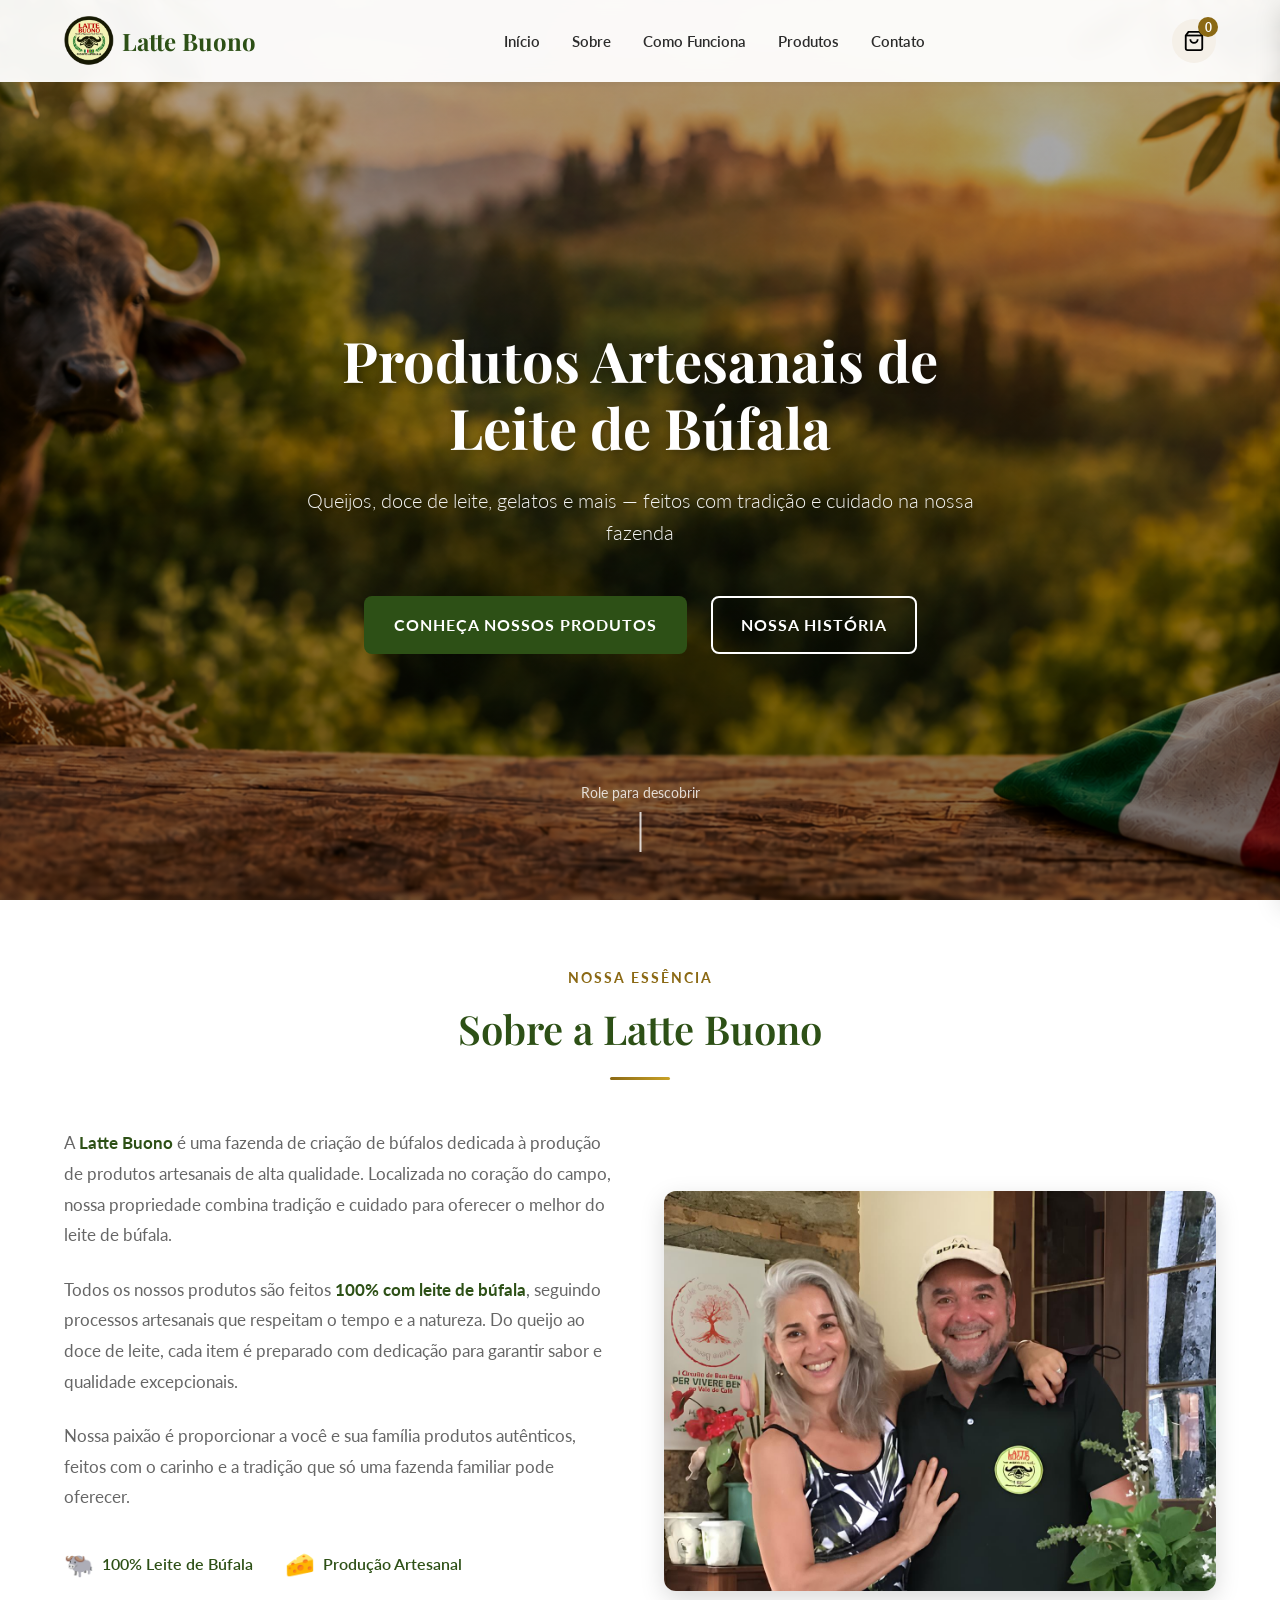
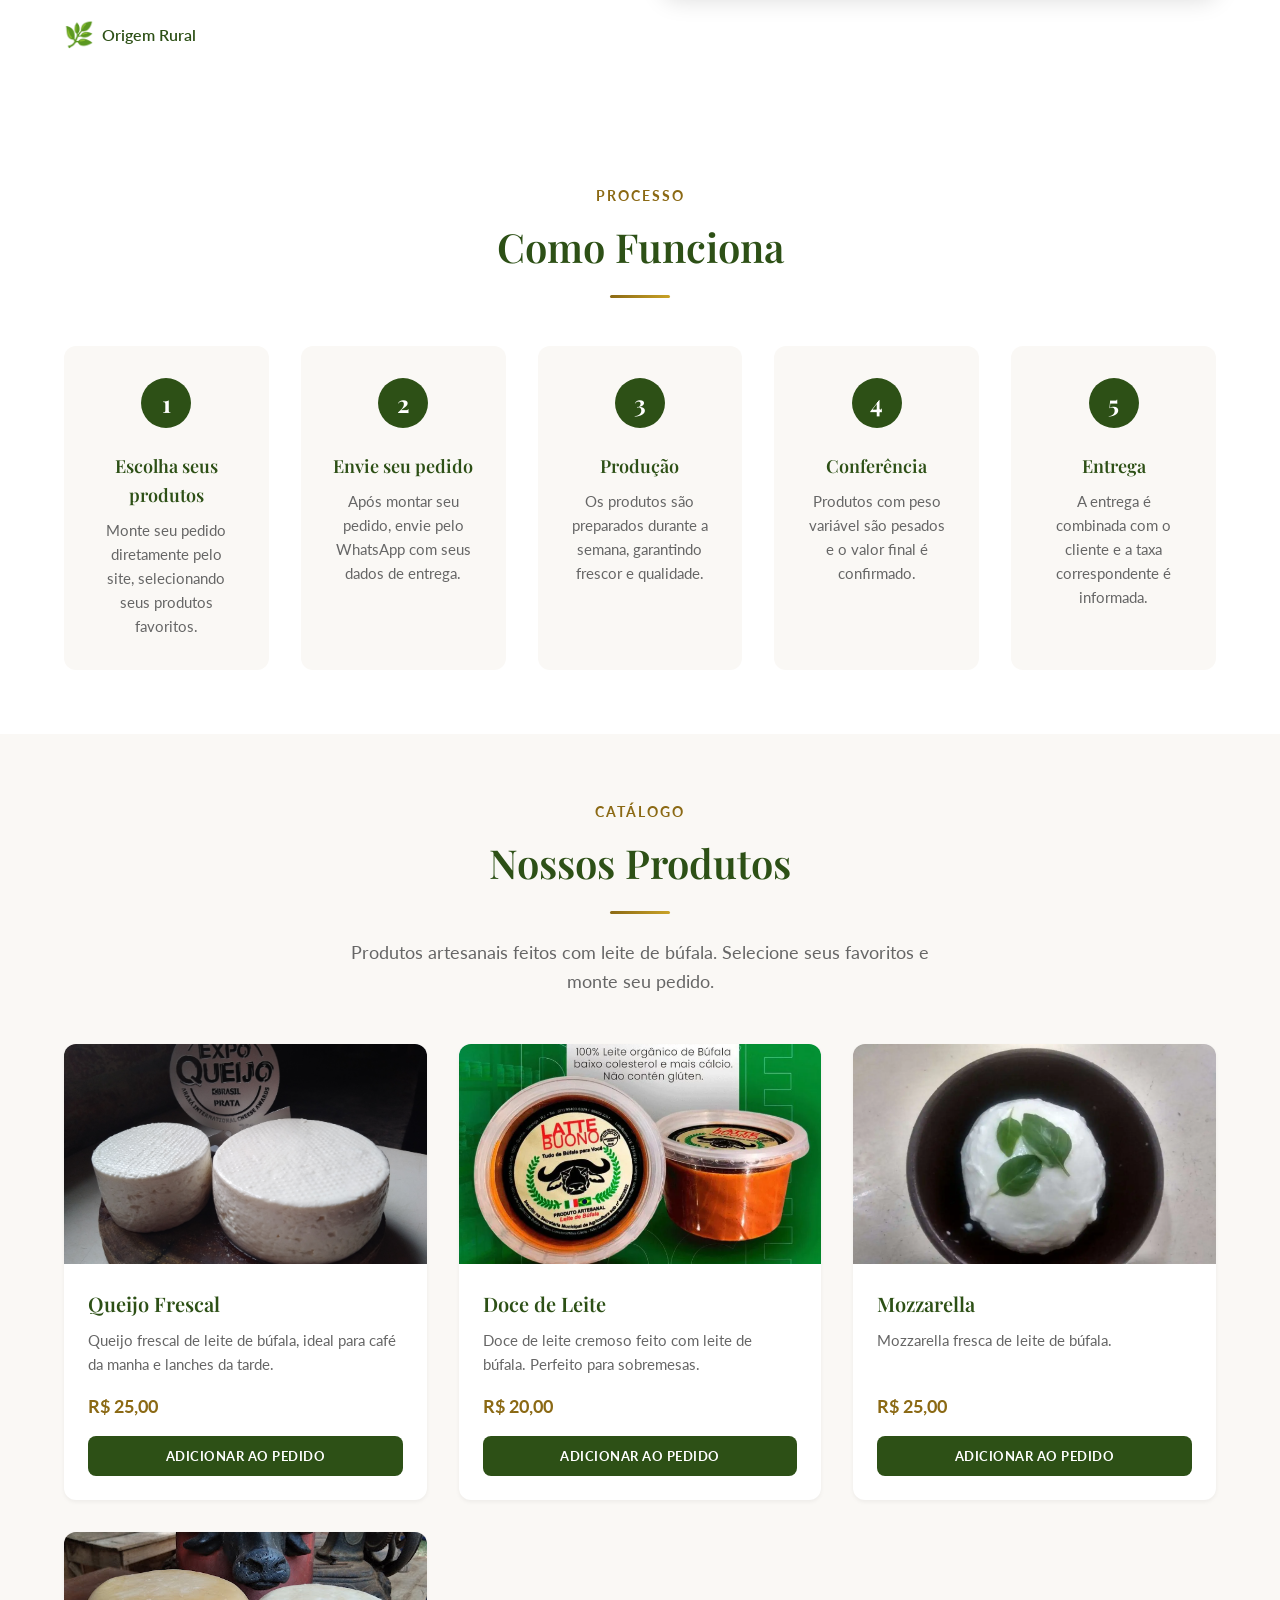
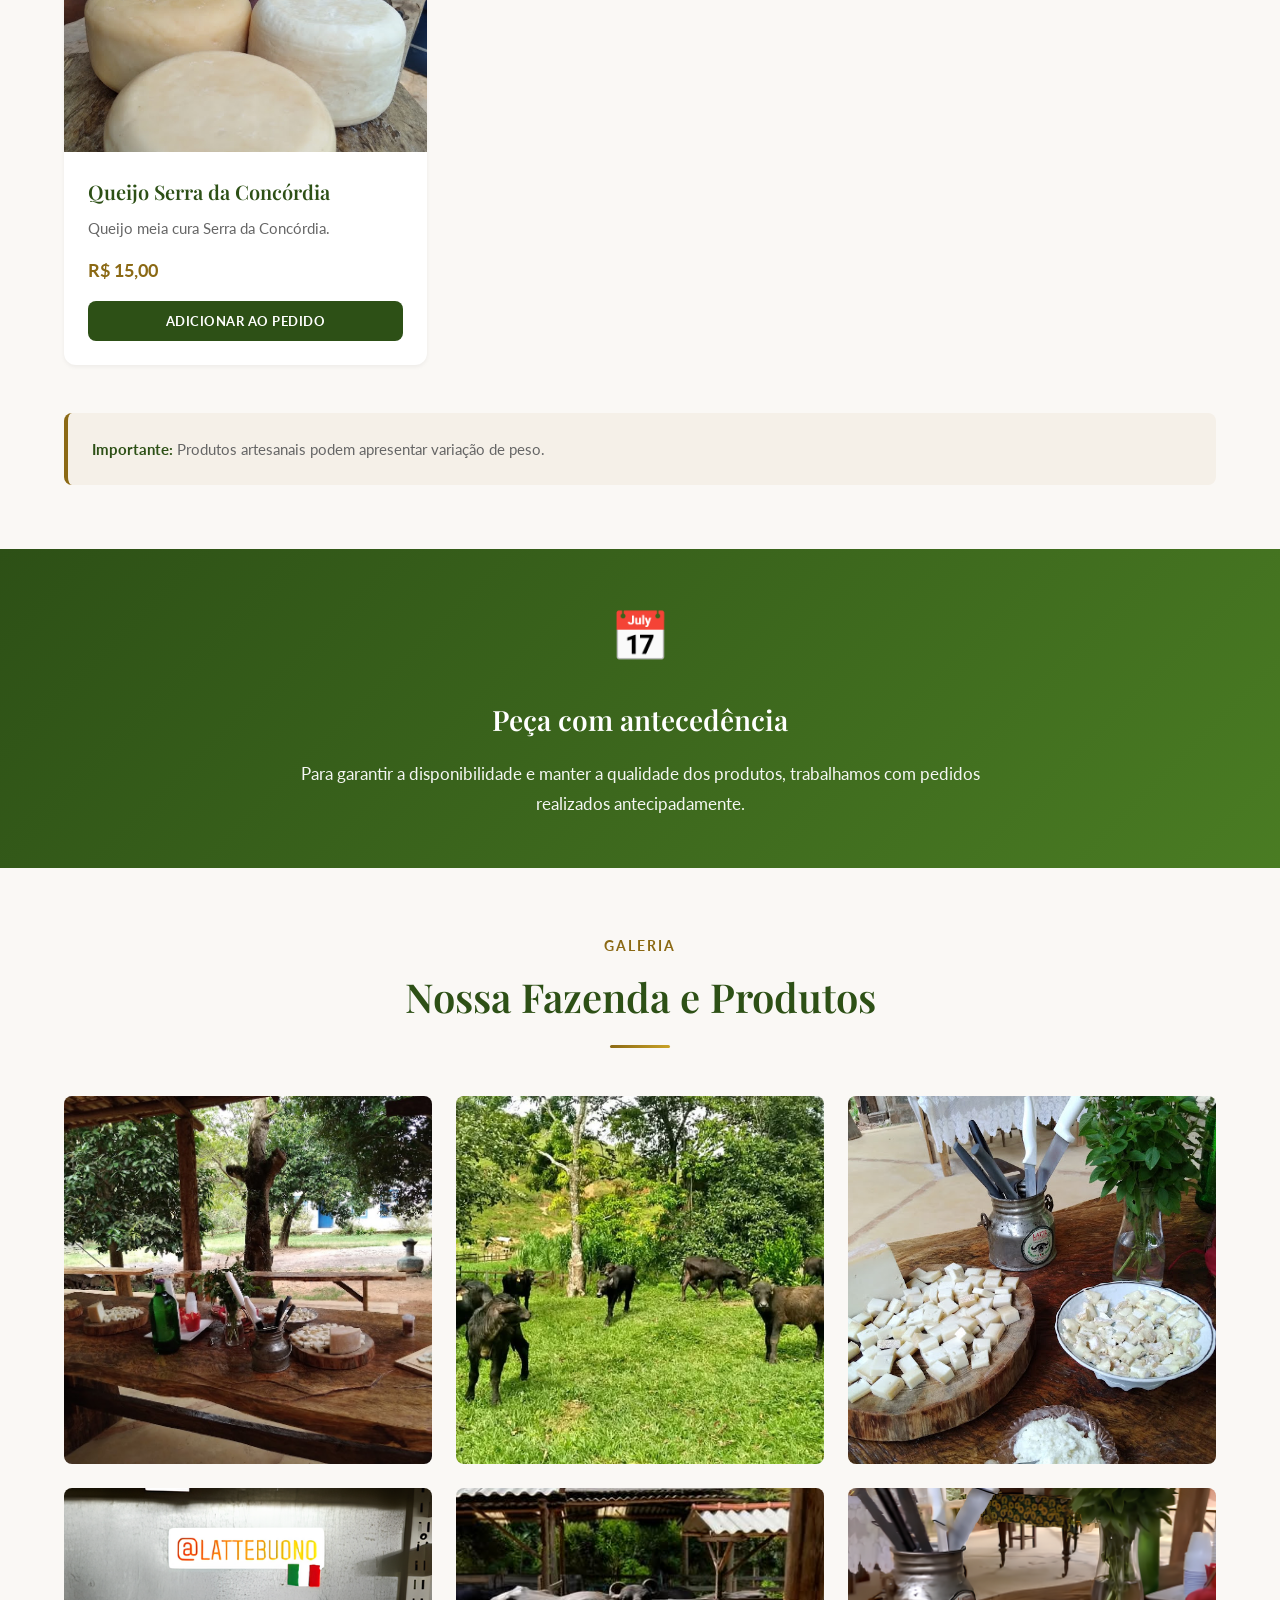
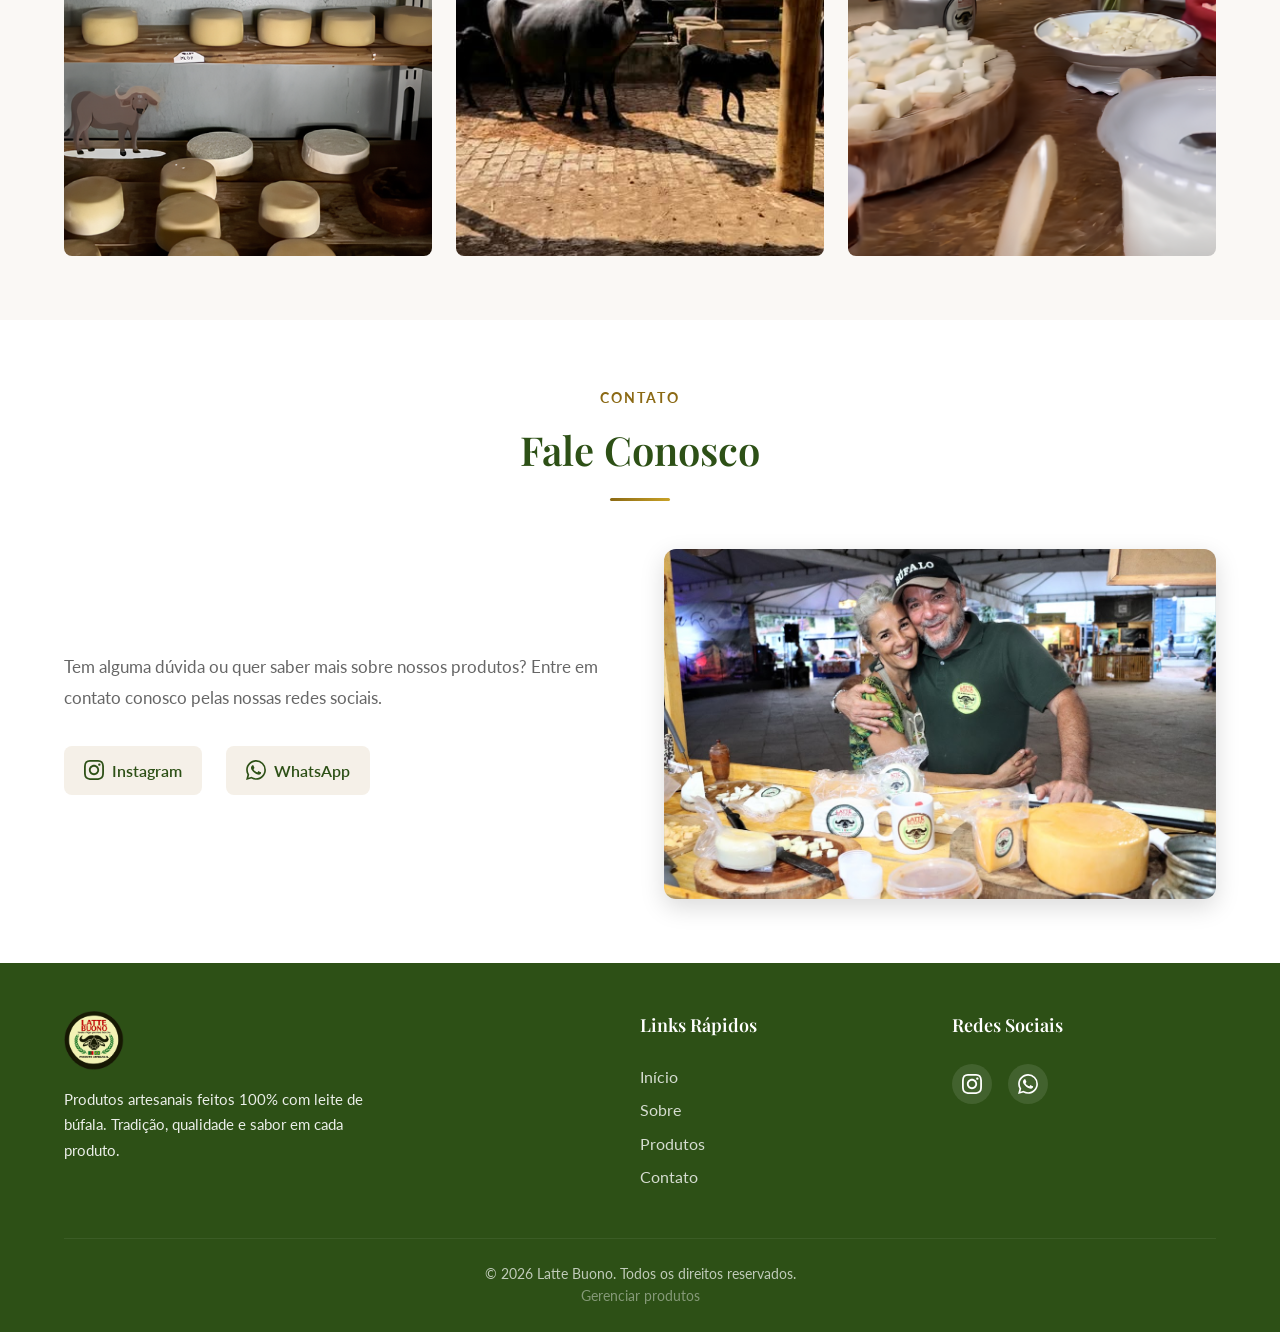
==== commit 54b7bff2: "Add files via upload" ====
--- a/index.html
+++ b/index.html
@@ -404,7 +404,7 @@
             </div>
 
             <div class="modal-footer">
-                <button class="btn btn-secondary" id="backToCart">Voltar</button>
+                <button class="btn btn-outline-dark" id="backToCart">Voltar</button>
                 <button class="btn btn-primary" id="sendOrder">Enviar pedido</button>
             </div>
         </div>
--- a/css/style.css
+++ b/css/style.css
@@ -1631,7 +1631,7 @@
 }
 
 .btn-outline-dark {
-    background: transparent;
+    background: var(--color-white);
     color: var(--color-primary);
     border-color: var(--color-primary);
 }
